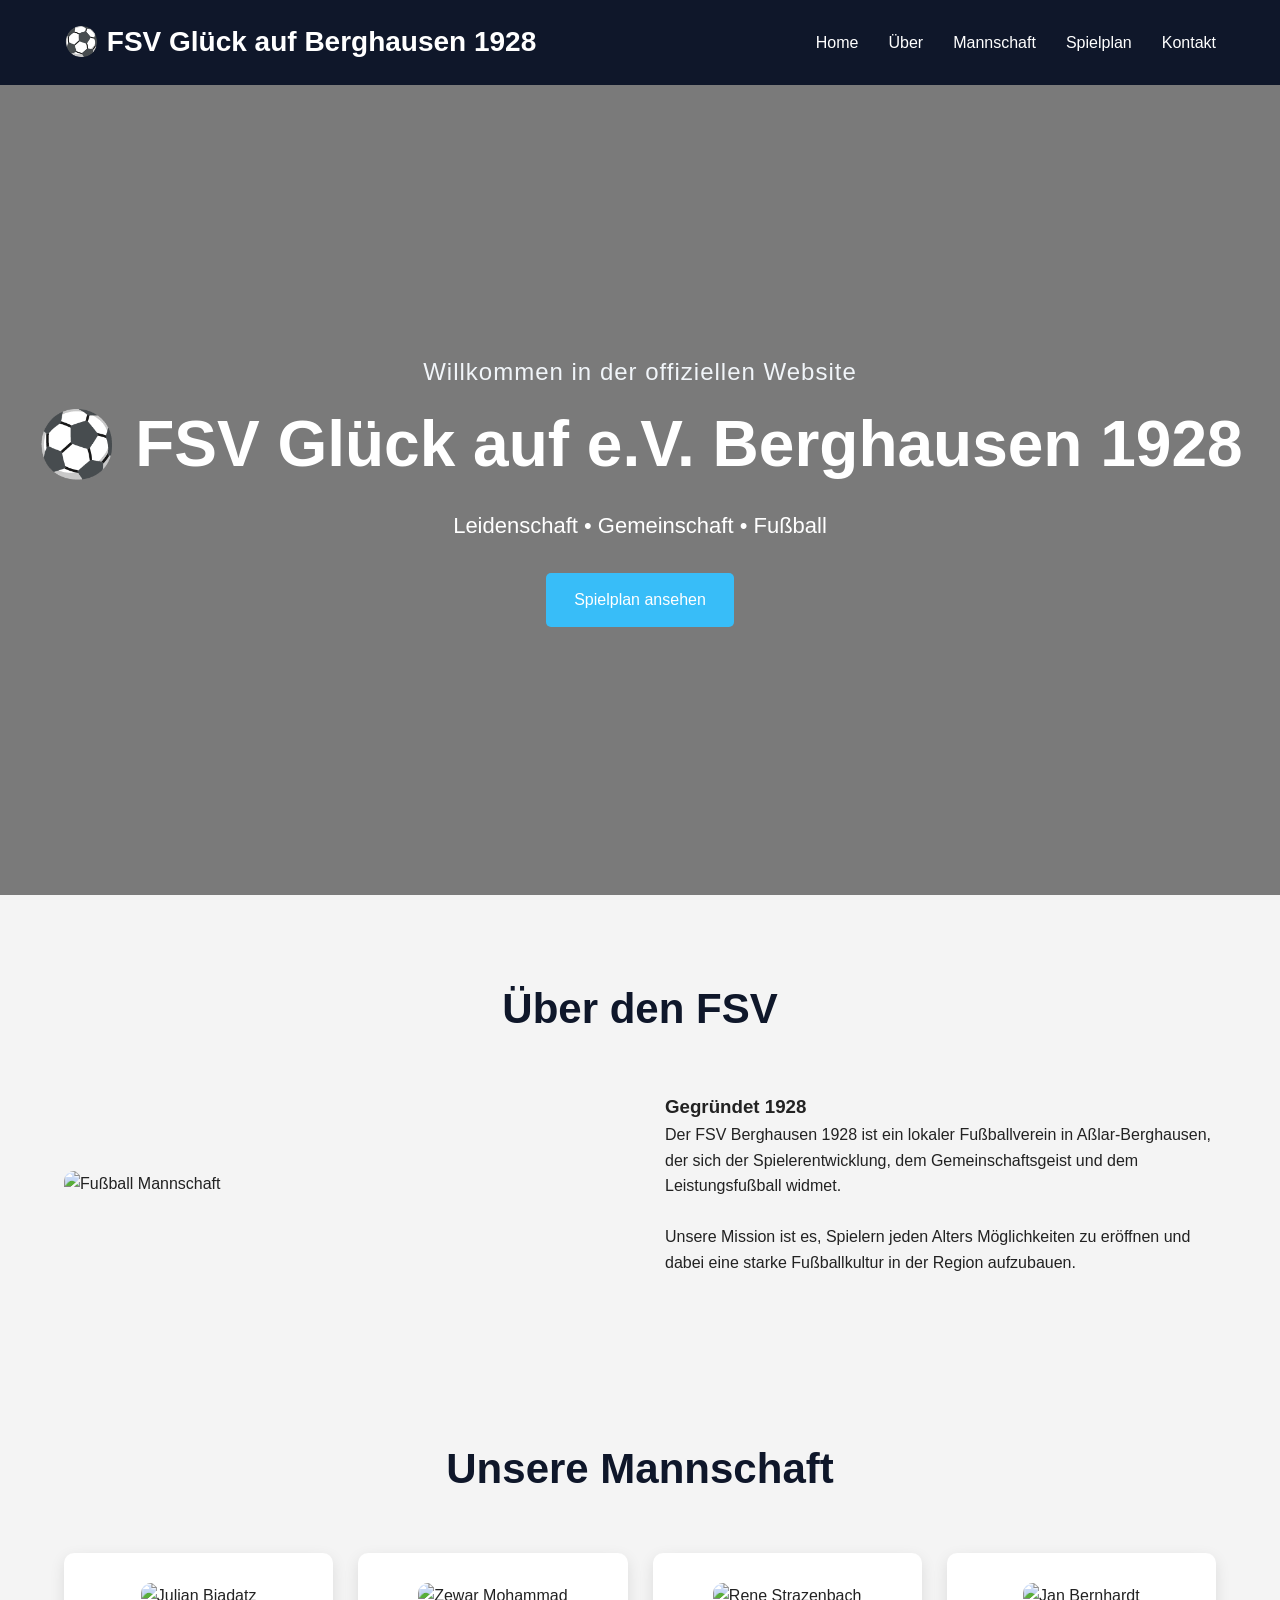
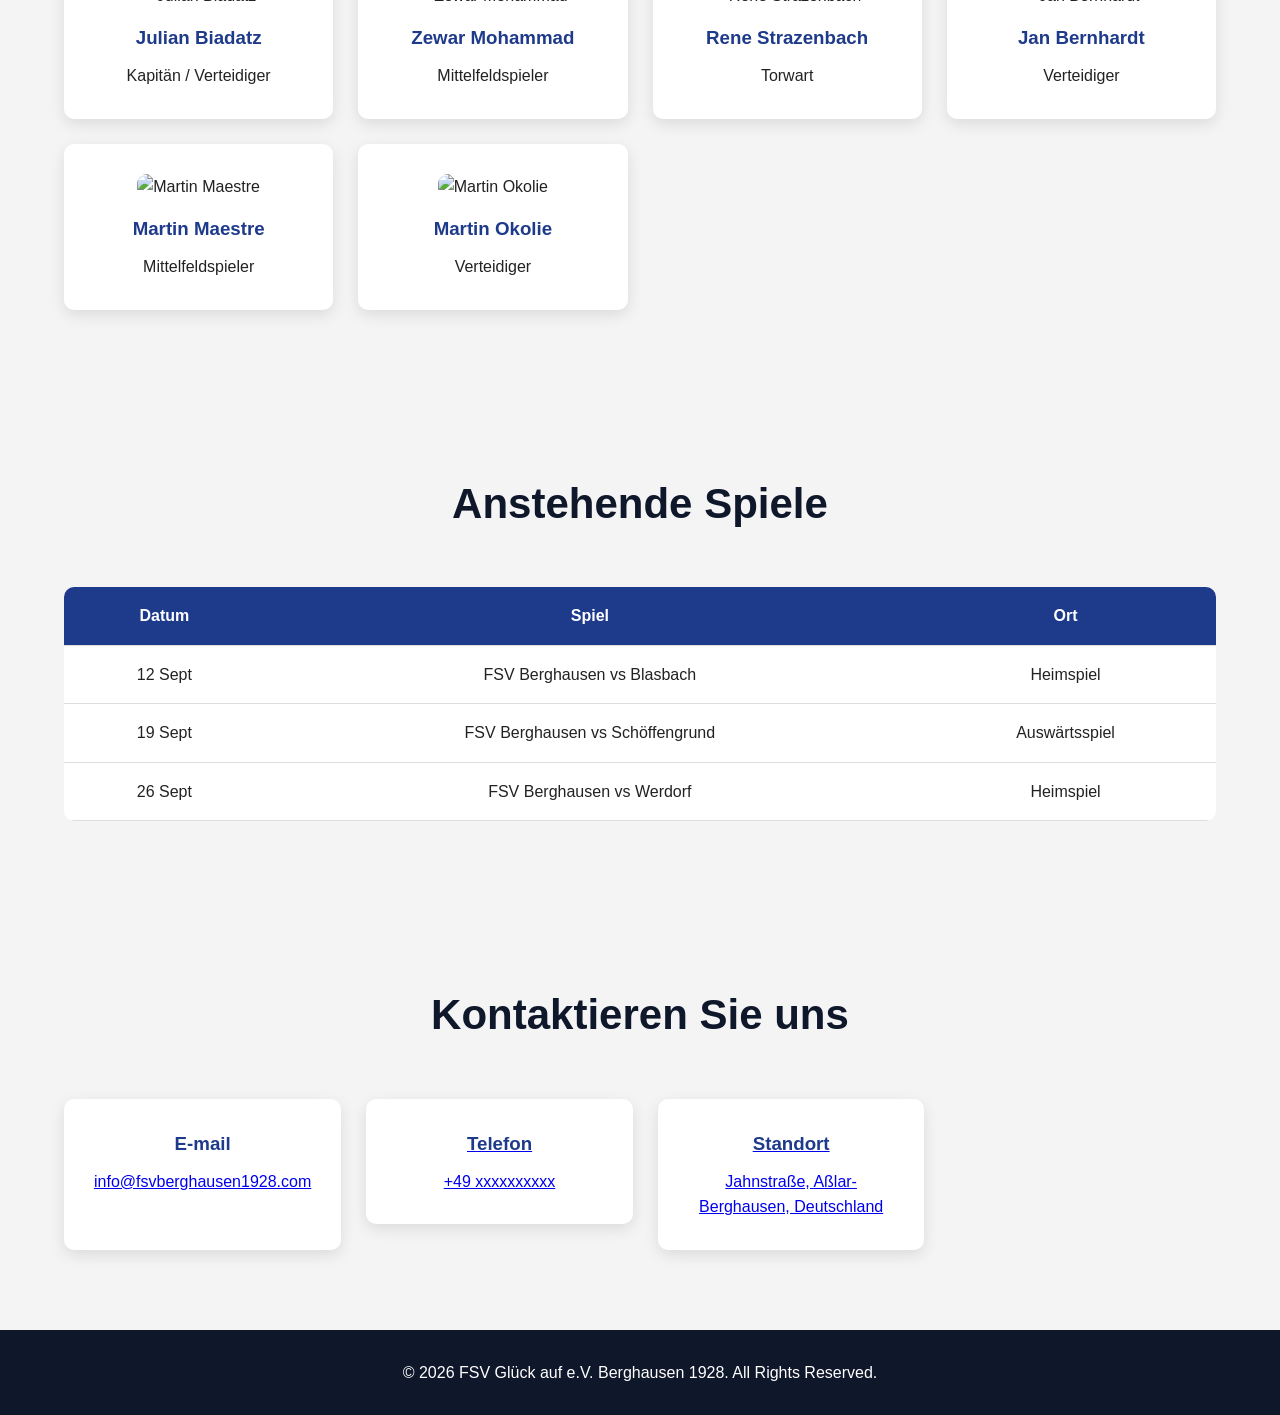
==== index.html @ 692ac58b "placing the about file in the correct folder" ====
<!DOCTYPE html>
<html lang="en">

<head>
  <meta charset="UTF-8" />
  <meta name="viewport" content="width=device-width, initial-scale=1.0" />
  <title>FSV Glück auf Berghausen 1928</title>

  <link rel="stylesheet" href="css/style.css" />
</head>

<body>

  <!-- HEADER -->
  <header>
    <nav class="navbar">
      <div class="logo">⚽ FSV Glück auf Berghausen 1928</div>

      <ul class="nav-links" id="navLinks">
        <li><a href="#home">Home</a></li>
        <li><a href="about.html">Über</a></li>
        <li><a href="#team">Mannschaft</a></li>
        <li><a href="#fixtures">Spielplan</a></li>
        <li><a href="#contact">Kontakt</a></li>
      </ul>

      <div class="menu-toggle" id="menuToggle">
        ☰
      </div>
    </nav>
  </header>

  <!-- HERO -->
  <section class="hero" id="home">
    <div class="hero-content">
  
      <h2 class="welcome-text">
        Willkommen in der offiziellen Website
      </h2>
  
      <h1>
        ⚽ FSV Glück auf e.V. Berghausen 1928
      </h1>
  
      <p>Leidenschaft • Gemeinschaft • Fußball</p>
  
      <a href="#fixtures" class="btn">
        Spielplan ansehen
      </a>
  
    </div>
  </section>

  <!-- ABOUT -->
  <section class="about section" id="about">

    <div class="container">

      <h2 class="section-title">Über den FSV</h2>

      <div class="about-content">

        <img
          src="https://images.unsplash.com/photo-1517466787929-bc90951d0974?q=80&w=1200&auto=format&fit=crop"
          alt="Fußball Mannschaft"
        />

        <div>
          <h3>Gegründet 1928</h3>

          <p>
          Der FSV Berghausen 1928 ist ein lokaler Fußballverein in Aßlar-Berghausen, der sich der Spielerentwicklung, dem Gemeinschaftsgeist und dem Leistungsfußball widmet.
          </p>

          <br>

          <p>
            Unsere Mission ist es, Spielern jeden Alters Möglichkeiten zu eröffnen und dabei eine starke Fußballkultur in der Region aufzubauen.
          </p>
        </div>

      </div>

    </div>
  </section>

  <!-- TEAM -->
  <section class="team section" id="team">

    <div class="container">

      <h2 class="section-title">Unsere Mannschaft</h2>

      <div class="card-grid">

        <div class="card">
          <img src="images/julian.jpg" alt="Julian Biadatz">
          <h3>Julian Biadatz</h3>
          <p>Kapitän / Verteidiger</p>
        </div>

        <div class="card">
          <img src="images/zewar.jpg" alt="Zewar Mohammad">
          <h3>Zewar Mohammad</h3>
          <p>Mittelfeldspieler</p>
        </div>

        <div class="card">
          <img src="images/rene.jpg" alt="Rene Strazenbach">
          <h3>Rene Strazenbach</h3>
          <p>Torwart</p>
        </div>

        <div class="card">
          <img src="images/jan.jpg" alt="Jan Bernhardt">
          <h3>Jan Bernhardt</h3>
          <p>Verteidiger</p>
        </div>

        <div class="card">
          <img src="images/martinmaestre.jpg" alt="Martin Maestre">
          <h3>Martin Maestre</h3>
          <p>Mittelfeldspieler</p>
        </div>

        <div class="card">
          <img src="images/martinokolie.jpg" alt="Martin Okolie">
          <h3>Martin Okolie</h3>
          <p>Verteidiger</p>
        </div>

      </div>

    </div>
  </section>

  <!-- FIXTURES -->
  <section class="fixtures section" id="fixtures">

    <div class="container">

      <h2 class="section-title">Anstehende Spiele</h2>

      <div class="table-wrapper">

        <table>
          <thead>
            <tr>
              <th>Datum</th>
              <th>Spiel</th>
              <th>Ort</th>
            </tr>
          </thead>

          <tbody>
            <tr>
              <td>12 Sept</td>
              <td>FSV Berghausen vs Blasbach</td>
              <td>Heimspiel</td>
            </tr>

            <tr>
              <td>19 Sept</td>
              <td>FSV Berghausen vs Schöffengrund</td>
              <td>Auswärtsspiel</td>
            </tr>

            <tr>
              <td>26 Sept</td>
              <td>FSV Berghausen vs Werdorf</td>
              <td>Heimspiel</td>
            </tr>
          </tbody>
        </table>

      </div>

    </div>
  </section>

  <!-- CONTACT -->
  <section class="contact section" id="contact">

    <div class="container">

      <h2 class="section-title">Kontaktieren Sie uns</h2>

      <div class="card-grid">

        <div class="card">
          <h3>E-mail</h3>
          <a href="mailto:info@fsvberghausen1928.com?subject=Kontaktaufnahme">
          <p>info@fsvberghausen1928.com</p>
        </div>

        <div class="card">
          <h3>Telefon</h3>
          <p>+49 xxxxxxxxxx</p>
        </div>

        <div class="card">
          <h3>Standort</h3>
          <p>
            <a 
              href="https://www.google.com/maps/place/FSV+1928+Gl%C3%BCck+auf+Berge+Asslar-Berghausen/@50.5913901,8.413628,17z/data=!4m15!1m8!3m7!1s0x47bc44490e8715c1:0x9861c0e81a33cf10!2zSmFobnN0cmHDn2UsIDM1NjE0IEHDn2xhcg!3b1!8m2!3d50.5955107!4d8.4163424!16s%2Fg%2F1tdx37dh!3m5!1s0x47bc455e98636171:0xd81c02498e53b0dd!8m2!3d50.5894721!4d8.4120844!16s%2Fg%2F11fkz0n5jb?entry=ttu&g_ep=EgoyMDI2MDUyMC4wIKXMDSoASAFQAw%3D%3D"
              target="_blank"
            >
              Jahnstraße, Aßlar-Berghausen, Deutschland
            </a>
          </p>
        </div>

      </div>

    </div>
  </section>

  <!-- FOOTER -->
  <footer>
    <p>© 2026 FSV Glück auf e.V. Berghausen 1928. All Rights Reserved.</p>
  </footer>

  <script src="js/script.js"></script>
</body>

</html>
---- css/style.css ----
* {
    margin: 0;
    padding: 0;
    box-sizing: border-box;
  }
  
  body {
    font-family: Arial, Helvetica, sans-serif;
    background: #f4f4f4;
    color: #222;
    line-height: 1.6;
  }
  
  .container {
    width: 90%;
    max-width: 1200px;
    margin: auto;
  }
  
  .section {
    padding: 80px 0;
  }
  
  .section-title {
    text-align: center;
    font-size: 42px;
    margin-bottom: 50px;
    color: #0f172a;
  }
  
  /* HEADER */
  
  header {
    background: #0f172a;
    position: sticky;
    top: 0;
    z-index: 1000;
  }
  
  .navbar {
    width: 90%;
    max-width: 1200px;
    margin: auto;
  
    display: flex;
    justify-content: space-between;
    align-items: center;
  
    padding: 20px 0;
  }
  
  .logo {
    color: white;
    font-size: 28px;
    font-weight: bold;
  }
  
  .nav-links {
    display: flex;
    list-style: none;
    gap: 30px;
  }
  
  .nav-links a {
    text-decoration: none;
    color: white;
    transition: 0.3s;
  }
  
  .nav-links a:hover {
    color: #38bdf8;
  }
  
  .menu-toggle {
    display: none;
    color: white;
    font-size: 28px;
    cursor: pointer;
  }

  .welcome-text {
    font-size: 24px;
    font-weight: 400;
    margin-bottom: 15px;
    color: #f1f5f9;
    letter-spacing: 1px;
  }
  
  /* HERO */
  
  .hero {
    height: 90vh;
  
    background:
      linear-gradient(rgba(0,0,0,0.5), rgba(0,0,0,0.5)),
      url('https://images.unsplash.com/photo-1574629810360-7efbbe195018?q=80&w=1600&auto=format&fit=crop')
      center/cover no-repeat;
  
    display: flex;
    justify-content: center;
    align-items: center;
  
    text-align: center;
    color: white;
  }
  
  .hero-content h1 {
    font-size: 64px;
    margin-bottom: 25px;
    line-height: 1.2;
  }
  
  .hero-content p {
    font-size: 22px;
    margin-bottom: 30px;
  }
  
  .btn {
    display: inline-block;
    padding: 14px 28px;
    background: #38bdf8;
    color: white;
    text-decoration: none;
    border-radius: 5px;
    transition: 0.3s;
  }
  
  .btn:hover {
    background: #0ea5e9;
  }
  
  /* ABOUT */
  
  .about-content {
    display: grid;
    grid-template-columns: 1fr 1fr;
    gap: 50px;
    align-items: center;
  }
  
  .about-content img {
    width: 100%;
    border-radius: 10px;
  }
  
  /* CARDS */
  
  .card-grid {
    display: grid;
    grid-template-columns: repeat(4, 1fr);
    gap: 25px;
  }
  
  .card {
    background: white;
    padding: 30px;
    border-radius: 10px;
    text-align: center;
    box-shadow: 0 5px 15px rgba(0,0,0,0.1);
    transition: 0.3s;
  }
  .card img {
    width: 100%;
    height: 250px;
    object-fit: cover;
    border-radius: 10px;
    margin-bottom: 15px;
  }

  .card:hover {
    transform: translateY(-5px);
  }
  
  .card h3 {
    margin-bottom: 10px;
    color: #1e3a8a;
  }
  
  /* TABLE */
  
  .table-wrapper {
    overflow-x: auto;
  }
  
  table {
    width: 100%;
    border-collapse: collapse;
    background: white;
    border-radius: 10px;
    overflow: hidden;
  }
  
  th, td {
    padding: 16px;
    text-align: center;
    border-bottom: 1px solid #ddd;
  }
  
  th {
    background: #1e3a8a;
    color: white;
  }
  
  /* FOOTER */
  
  footer {
    background: #0f172a;
    color: white;
    text-align: center;
    padding: 30px;
  }
  
  /* TABLET */
  
  @media (max-width: 992px) {
  
    .card-grid {
      grid-template-columns: repeat(2, 1fr);
    }
  
    .about-content {
      grid-template-columns: 1fr;
    }
  
    .hero-content h1 {
      font-size: 48px;
    }
  }
  
  /* MOBILE */
  
  @media (max-width: 768px) {
  
    .menu-toggle {
      display: block;
    }
  
    .nav-links {
      position: absolute;
      top: 80px;
      left: 0;
  
      width: 100%;
      background: #0f172a;
  
      flex-direction: column;
      text-align: center;
  
      padding: 20px 0;
  
      display: none;
    }
  
    .nav-links.active {
      display: flex;
    }
  
    .card-grid {
      grid-template-columns: 1fr;
    }
  
    .welcome-text {
      font-size: 18px;
    }
    
    .hero-content h1 {
      font-size: 38px;
    }
  
    .hero-content p {
      font-size: 18px;
    }
  
    .section-title {
      font-size: 32px;
    }
  }
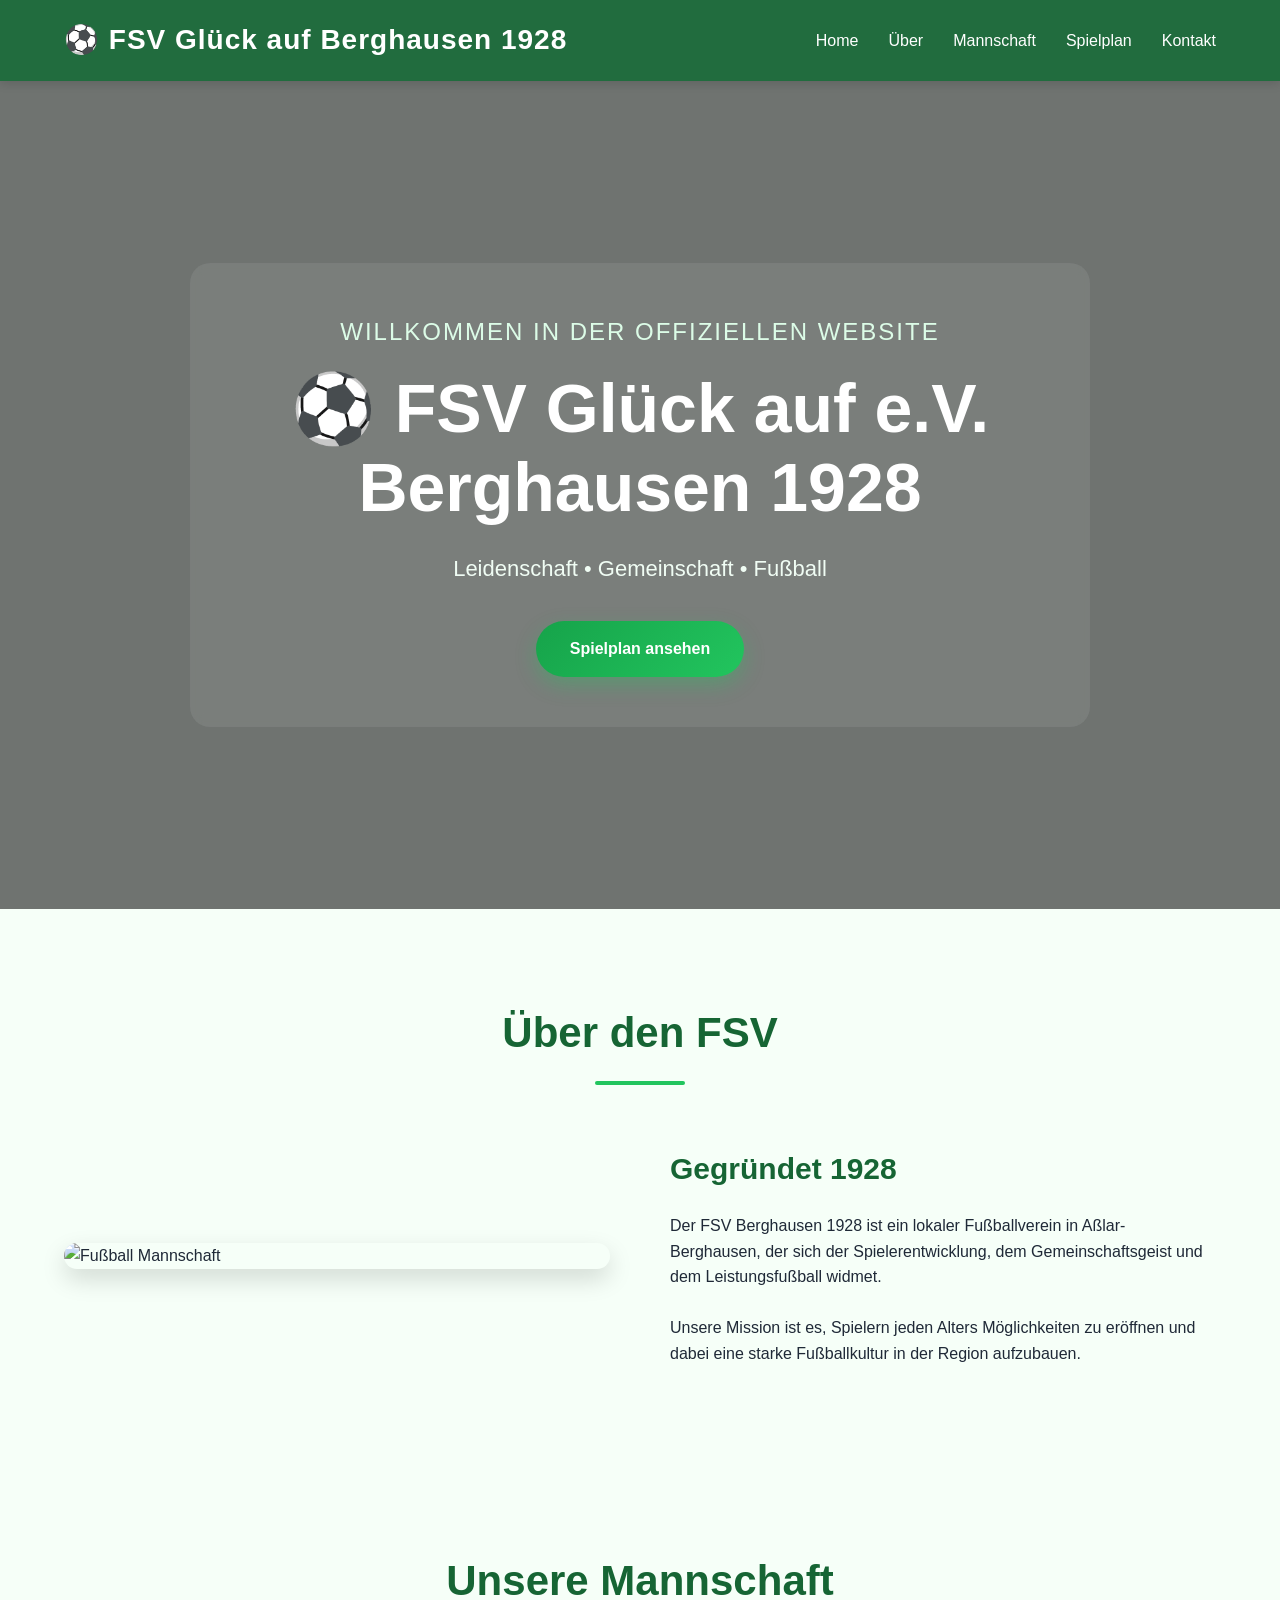
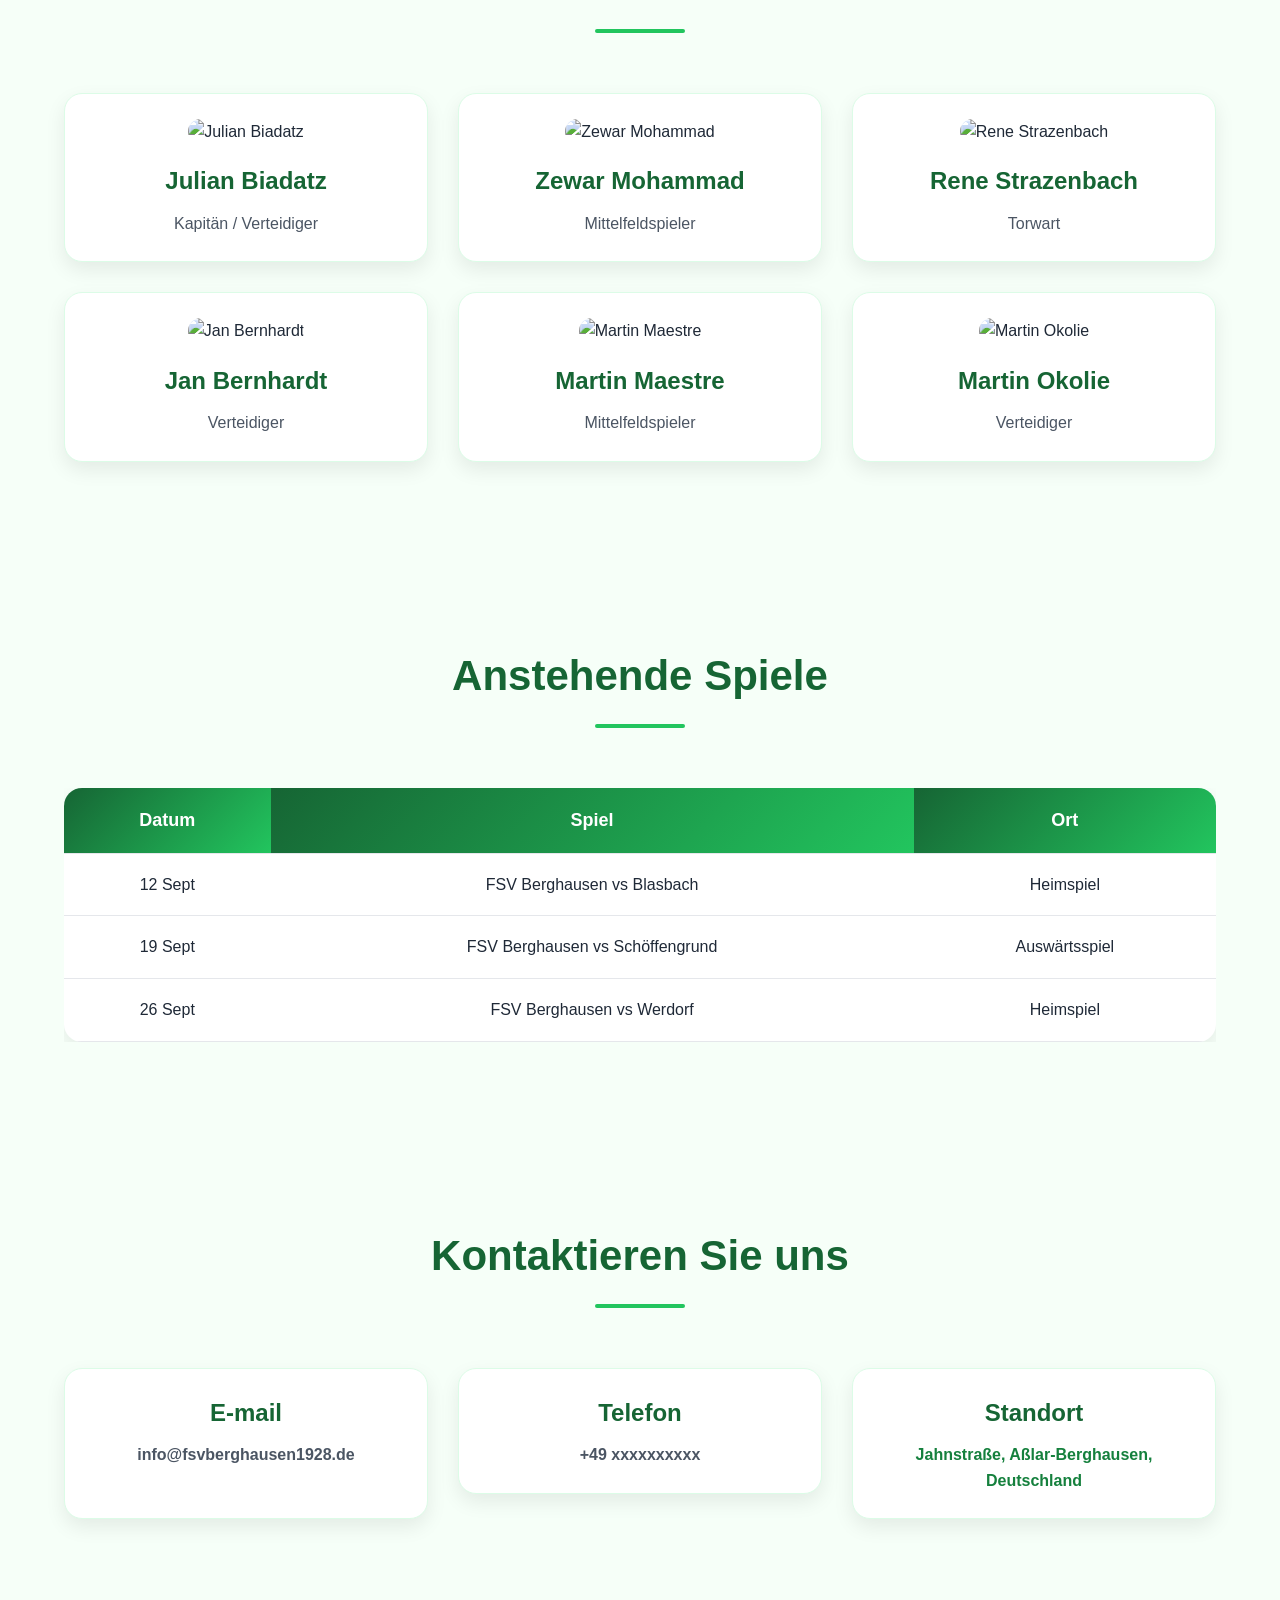
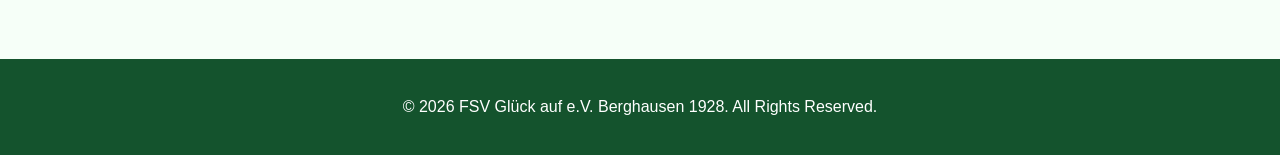
==== commit 5209c6ec: "replacing the style of the website to green" ====
--- a/index.html
+++ b/index.html
@@ -190,7 +190,7 @@
         <div class="card">
           <h3>E-mail</h3>
           <a href="mailto:info@fsvberghausen1928.com?subject=Kontaktaufnahme">
-          <p>info@fsvberghausen1928.com</p>
+          <p>info@fsvberghausen1928.de</p>
         </div>
 
         <div class="card">
--- a/css/style.css
+++ b/css/style.css
@@ -1,277 +1,358 @@
 * {
-    margin: 0;
-    padding: 0;
-    box-sizing: border-box;
-  }
-  
-  body {
-    font-family: Arial, Helvetica, sans-serif;
-    background: #f4f4f4;
-    color: #222;
-    line-height: 1.6;
-  }
-  
-  .container {
-    width: 90%;
-    max-width: 1200px;
-    margin: auto;
-  }
-  
-  .section {
-    padding: 80px 0;
-  }
-  
+  margin: 0;
+  padding: 0;
+  box-sizing: border-box;
+}
+
+body {
+  font-family: Arial, Helvetica, sans-serif;
+  background: #f6fff8;
+  color: #1f2937;
+  line-height: 1.6;
+}
+
+/* GLOBAL */
+
+.container {
+  width: 90%;
+  max-width: 1200px;
+  margin: auto;
+}
+
+.section {
+  padding: 90px 0;
+}
+
+.section-title {
+  text-align: center;
+  font-size: 42px;
+  margin-bottom: 60px;
+  color: #166534;
+  position: relative;
+}
+
+.section-title::after {
+  content: "";
+  width: 90px;
+  height: 4px;
+  background: #22c55e;
+  display: block;
+  margin: 15px auto 0;
+  border-radius: 20px;
+}
+
+/* HEADER */
+
+header {
+  background: rgba(22, 101, 52, 0.95);
+  backdrop-filter: blur(10px);
+  position: sticky;
+  top: 0;
+  z-index: 1000;
+  box-shadow: 0 2px 10px rgba(0,0,0,0.15);
+}
+
+.navbar {
+  width: 90%;
+  max-width: 1200px;
+  margin: auto;
+
+  display: flex;
+  justify-content: space-between;
+  align-items: center;
+
+  padding: 18px 0;
+}
+
+.logo {
+  color: white;
+  font-size: 28px;
+  font-weight: bold;
+  letter-spacing: 1px;
+}
+
+.nav-links {
+  display: flex;
+  list-style: none;
+  gap: 30px;
+}
+
+.nav-links a {
+  text-decoration: none;
+  color: white;
+  font-weight: 500;
+  transition: 0.3s;
+  position: relative;
+}
+
+.nav-links a::after {
+  content: "";
+  width: 0%;
+  height: 2px;
+  background: white;
+  position: absolute;
+  bottom: -5px;
+  left: 0;
+  transition: 0.3s;
+}
+
+.nav-links a:hover::after {
+  width: 100%;
+}
+
+.menu-toggle {
+  display: none;
+  color: white;
+  font-size: 30px;
+  cursor: pointer;
+}
+
+/* HERO */
+
+.hero {
+  min-height: 92vh;
+
+  background:
+    linear-gradient(rgba(0,0,0,0.55), rgba(0,0,0,0.55)),
+    url('https://images.unsplash.com/photo-1574629810360-7efbbe195018?q=80&w=1600&auto=format&fit=crop')
+    center/cover no-repeat;
+
+  display: flex;
+  justify-content: center;
+  align-items: center;
+
+  text-align: center;
+  color: white;
+}
+
+.hero-content {
+  background: rgba(255,255,255,0.08);
+  padding: 50px;
+  border-radius: 20px;
+  backdrop-filter: blur(6px);
+  max-width: 900px;
+}
+
+.welcome-text {
+  font-size: 24px;
+  font-weight: 300;
+  margin-bottom: 18px;
+  color: #dcfce7;
+  letter-spacing: 2px;
+  text-transform: uppercase;
+}
+
+.hero-content h1 {
+  font-size: 68px;
+  margin-bottom: 25px;
+  line-height: 1.15;
+  font-weight: 800;
+}
+
+.hero-content p {
+  font-size: 22px;
+  margin-bottom: 35px;
+  color: #f0fdf4;
+}
+
+.btn {
+  display: inline-block;
+  padding: 15px 34px;
+  background: linear-gradient(135deg, #16a34a, #22c55e);
+  color: white;
+  text-decoration: none;
+  border-radius: 50px;
+  transition: 0.3s;
+  font-weight: bold;
+  box-shadow: 0 8px 20px rgba(34,197,94,0.35);
+}
+
+.btn:hover {
+  transform: translateY(-3px);
+  box-shadow: 0 12px 25px rgba(34,197,94,0.45);
+}
+
+/* ABOUT */
+
+.about-content {
+  display: grid;
+  grid-template-columns: 1fr 1fr;
+  gap: 60px;
+  align-items: center;
+}
+
+.about-content img {
+  width: 100%;
+  border-radius: 18px;
+  box-shadow: 0 10px 25px rgba(0,0,0,0.15);
+}
+
+.about-content h3 {
+  color: #166534;
+  margin-bottom: 20px;
+  font-size: 30px;
+}
+
+/* TEAM CARDS */
+
+.card-grid {
+  display: grid;
+  grid-template-columns: repeat(3, 1fr);
+  gap: 30px;
+}
+
+.card {
+  background: white;
+  padding: 25px;
+  border-radius: 18px;
+  text-align: center;
+  box-shadow: 0 8px 20px rgba(0,0,0,0.08);
+  transition: 0.35s;
+  border: 1px solid #dcfce7;
+}
+
+.card:hover {
+  transform: translateY(-8px);
+  box-shadow: 0 15px 35px rgba(22,101,52,0.18);
+}
+
+.card img {
+  width: 100%;
+  height: 280px;
+  object-fit: cover;
+  border-radius: 14px;
+  margin-bottom: 18px;
+}
+
+.card h3 {
+  margin-bottom: 10px;
+  color: #166534;
+  font-size: 24px;
+}
+
+.card p {
+  color: #4b5563;
+}
+
+/* TABLE */
+
+.table-wrapper {
+  overflow-x: auto;
+}
+
+table {
+  width: 100%;
+  border-collapse: collapse;
+  background: white;
+  border-radius: 18px;
+  overflow: hidden;
+  box-shadow: 0 8px 20px rgba(0,0,0,0.08);
+}
+
+th, td {
+  padding: 18px;
+  text-align: center;
+  border-bottom: 1px solid #e5e7eb;
+}
+
+th {
+  background: linear-gradient(135deg, #166534, #22c55e);
+  color: white;
+  font-size: 18px;
+}
+
+tr:hover {
+  background: #f0fdf4;
+}
+
+/* CONTACT LINKS */
+
+.contact a {
+  color: #15803d;
+  text-decoration: none;
+  font-weight: 600;
+}
+
+.contact a:hover {
+  text-decoration: underline;
+}
+
+/* FOOTER */
+
+footer {
+  background: #14532d;
+  color: white;
+  text-align: center;
+  padding: 35px;
+  margin-top: 50px;
+}
+
+/* TABLET */
+
+@media (max-width: 992px) {
+
+  .card-grid {
+    grid-template-columns: repeat(2, 1fr);
+  }
+
+  .about-content {
+    grid-template-columns: 1fr;
+  }
+
+  .hero-content h1 {
+    font-size: 52px;
+  }
+}
+
+/* MOBILE */
+
+@media (max-width: 768px) {
+
+  .menu-toggle {
+    display: block;
+  }
+
+  .nav-links {
+    position: absolute;
+    top: 80px;
+    left: 0;
+
+    width: 100%;
+    background: #166534;
+
+    flex-direction: column;
+    text-align: center;
+
+    padding: 25px 0;
+
+    display: none;
+  }
+
+  .nav-links.active {
+    display: flex;
+  }
+
+  .card-grid {
+    grid-template-columns: 1fr;
+  }
+
+  .welcome-text {
+    font-size: 18px;
+  }
+
+  .hero-content {
+    padding: 35px 20px;
+  }
+
+  .hero-content h1 {
+    font-size: 40px;
+  }
+
+  .hero-content p {
+    font-size: 18px;
+  }
+
   .section-title {
-    text-align: center;
-    font-size: 42px;
-    margin-bottom: 50px;
-    color: #0f172a;
-  }
-  
-  /* HEADER */
-  
-  header {
-    background: #0f172a;
-    position: sticky;
-    top: 0;
-    z-index: 1000;
-  }
-  
-  .navbar {
-    width: 90%;
-    max-width: 1200px;
-    margin: auto;
-  
-    display: flex;
-    justify-content: space-between;
-    align-items: center;
-  
-    padding: 20px 0;
-  }
-  
-  .logo {
-    color: white;
-    font-size: 28px;
-    font-weight: bold;
-  }
-  
-  .nav-links {
-    display: flex;
-    list-style: none;
-    gap: 30px;
-  }
-  
-  .nav-links a {
-    text-decoration: none;
-    color: white;
-    transition: 0.3s;
-  }
-  
-  .nav-links a:hover {
-    color: #38bdf8;
-  }
-  
-  .menu-toggle {
-    display: none;
-    color: white;
-    font-size: 28px;
-    cursor: pointer;
-  }
-
-  .welcome-text {
-    font-size: 24px;
-    font-weight: 400;
-    margin-bottom: 15px;
-    color: #f1f5f9;
-    letter-spacing: 1px;
-  }
-  
-  /* HERO */
-  
-  .hero {
-    height: 90vh;
-  
-    background:
-      linear-gradient(rgba(0,0,0,0.5), rgba(0,0,0,0.5)),
-      url('https://images.unsplash.com/photo-1574629810360-7efbbe195018?q=80&w=1600&auto=format&fit=crop')
-      center/cover no-repeat;
-  
-    display: flex;
-    justify-content: center;
-    align-items: center;
-  
-    text-align: center;
-    color: white;
-  }
-  
-  .hero-content h1 {
-    font-size: 64px;
-    margin-bottom: 25px;
-    line-height: 1.2;
-  }
-  
-  .hero-content p {
-    font-size: 22px;
-    margin-bottom: 30px;
-  }
-  
-  .btn {
-    display: inline-block;
-    padding: 14px 28px;
-    background: #38bdf8;
-    color: white;
-    text-decoration: none;
-    border-radius: 5px;
-    transition: 0.3s;
-  }
-  
-  .btn:hover {
-    background: #0ea5e9;
-  }
-  
-  /* ABOUT */
-  
-  .about-content {
-    display: grid;
-    grid-template-columns: 1fr 1fr;
-    gap: 50px;
-    align-items: center;
-  }
-  
-  .about-content img {
-    width: 100%;
-    border-radius: 10px;
-  }
-  
-  /* CARDS */
-  
-  .card-grid {
-    display: grid;
-    grid-template-columns: repeat(4, 1fr);
-    gap: 25px;
-  }
-  
-  .card {
-    background: white;
-    padding: 30px;
-    border-radius: 10px;
-    text-align: center;
-    box-shadow: 0 5px 15px rgba(0,0,0,0.1);
-    transition: 0.3s;
-  }
-  .card img {
-    width: 100%;
-    height: 250px;
-    object-fit: cover;
-    border-radius: 10px;
-    margin-bottom: 15px;
-  }
-
-  .card:hover {
-    transform: translateY(-5px);
-  }
-  
-  .card h3 {
-    margin-bottom: 10px;
-    color: #1e3a8a;
-  }
-  
-  /* TABLE */
-  
-  .table-wrapper {
-    overflow-x: auto;
-  }
-  
-  table {
-    width: 100%;
-    border-collapse: collapse;
-    background: white;
-    border-radius: 10px;
-    overflow: hidden;
-  }
-  
-  th, td {
-    padding: 16px;
-    text-align: center;
-    border-bottom: 1px solid #ddd;
-  }
-  
-  th {
-    background: #1e3a8a;
-    color: white;
-  }
-  
-  /* FOOTER */
-  
-  footer {
-    background: #0f172a;
-    color: white;
-    text-align: center;
-    padding: 30px;
-  }
-  
-  /* TABLET */
-  
-  @media (max-width: 992px) {
-  
-    .card-grid {
-      grid-template-columns: repeat(2, 1fr);
-    }
-  
-    .about-content {
-      grid-template-columns: 1fr;
-    }
-  
-    .hero-content h1 {
-      font-size: 48px;
-    }
-  }
-  
-  /* MOBILE */
-  
-  @media (max-width: 768px) {
-  
-    .menu-toggle {
-      display: block;
-    }
-  
-    .nav-links {
-      position: absolute;
-      top: 80px;
-      left: 0;
-  
-      width: 100%;
-      background: #0f172a;
-  
-      flex-direction: column;
-      text-align: center;
-  
-      padding: 20px 0;
-  
-      display: none;
-    }
-  
-    .nav-links.active {
-      display: flex;
-    }
-  
-    .card-grid {
-      grid-template-columns: 1fr;
-    }
-  
-    .welcome-text {
-      font-size: 18px;
-    }
-    
-    .hero-content h1 {
-      font-size: 38px;
-    }
-  
-    .hero-content p {
-      font-size: 18px;
-    }
-  
-    .section-title {
-      font-size: 32px;
-    }
-  }+    font-size: 34px;
+  }
+}
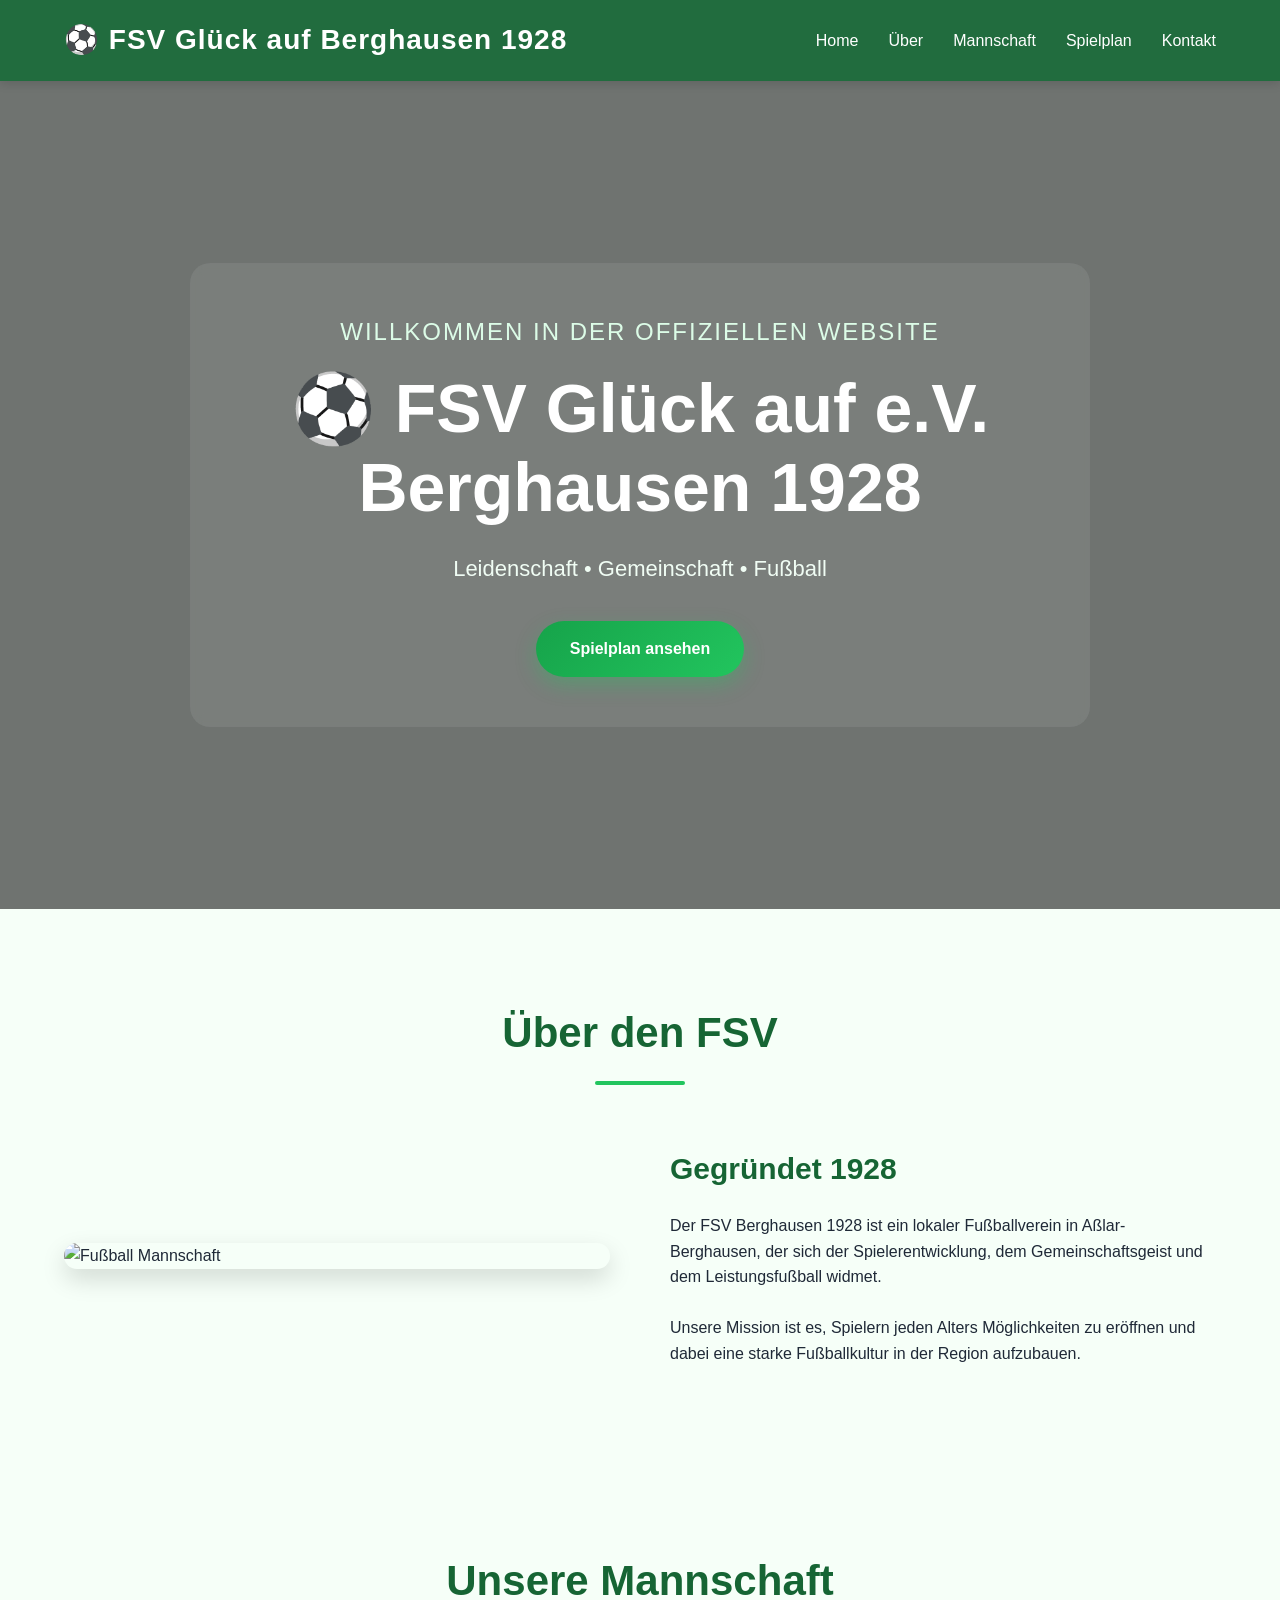
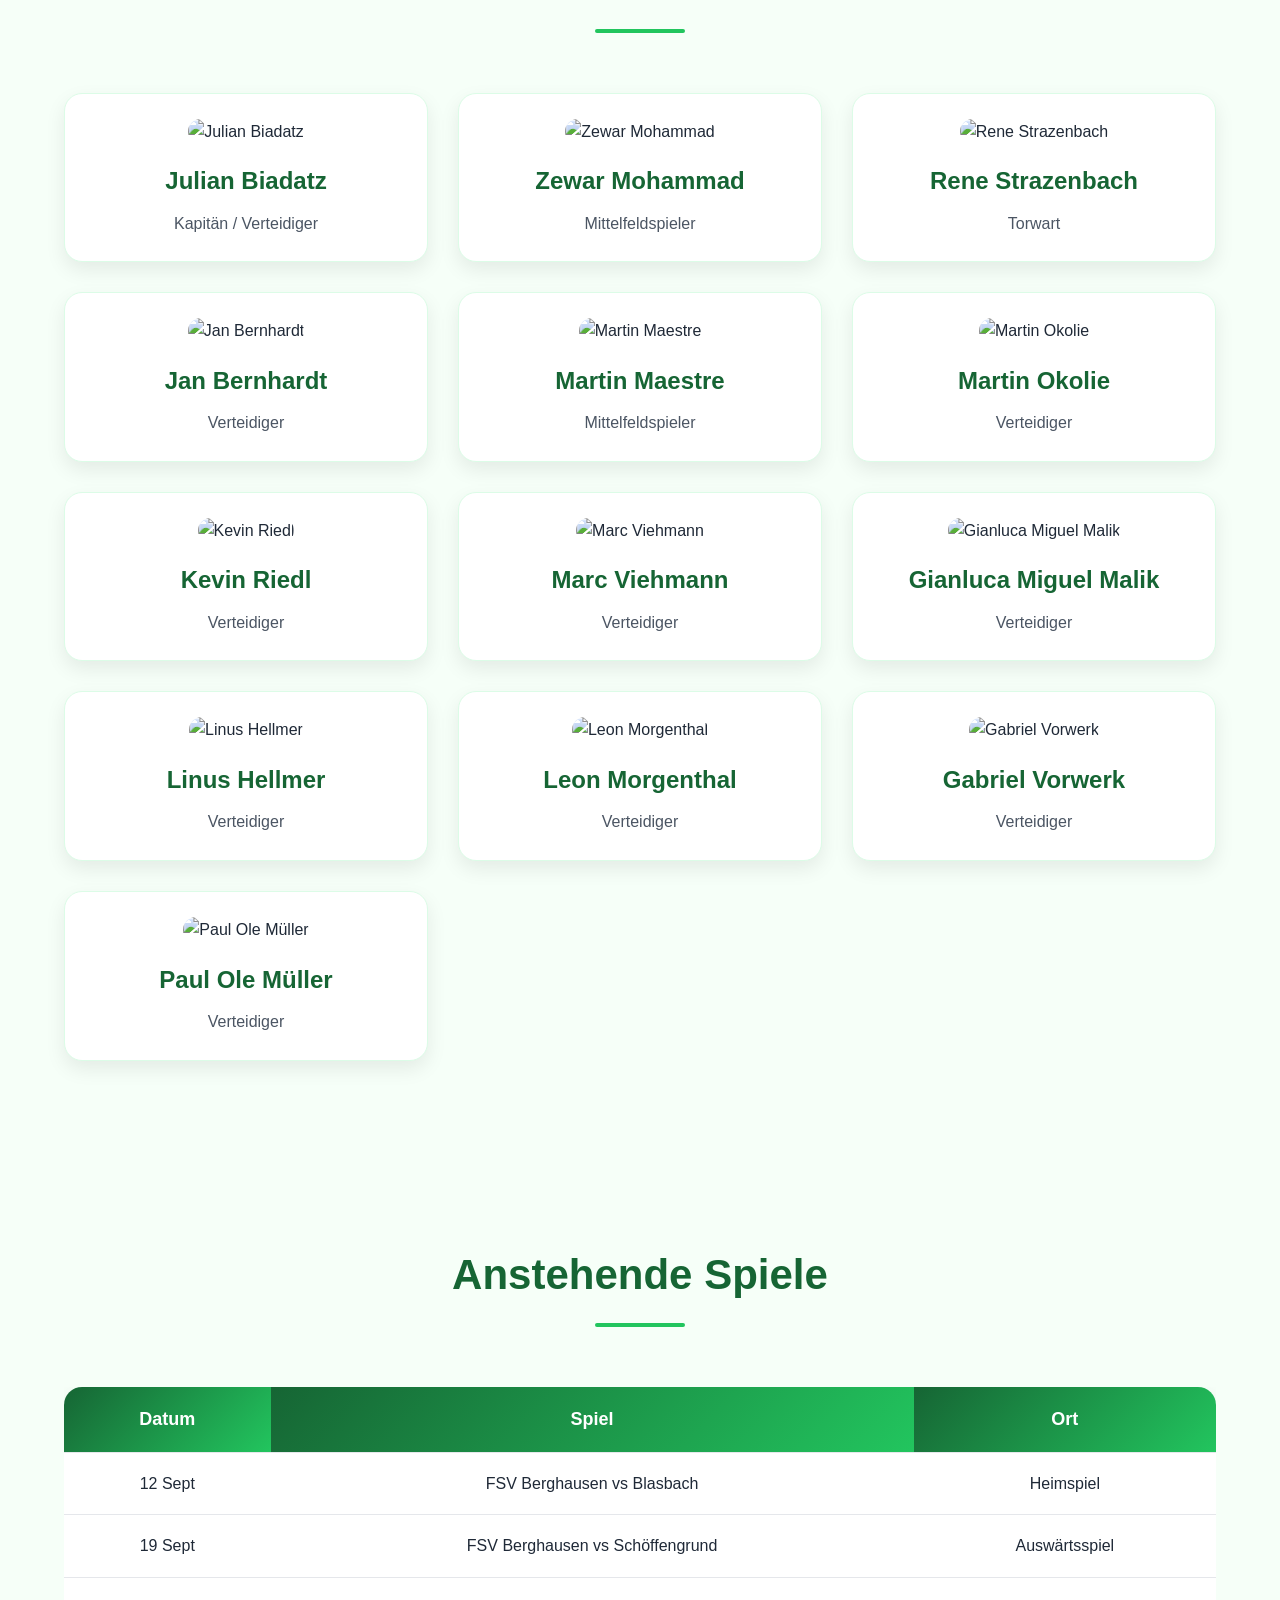
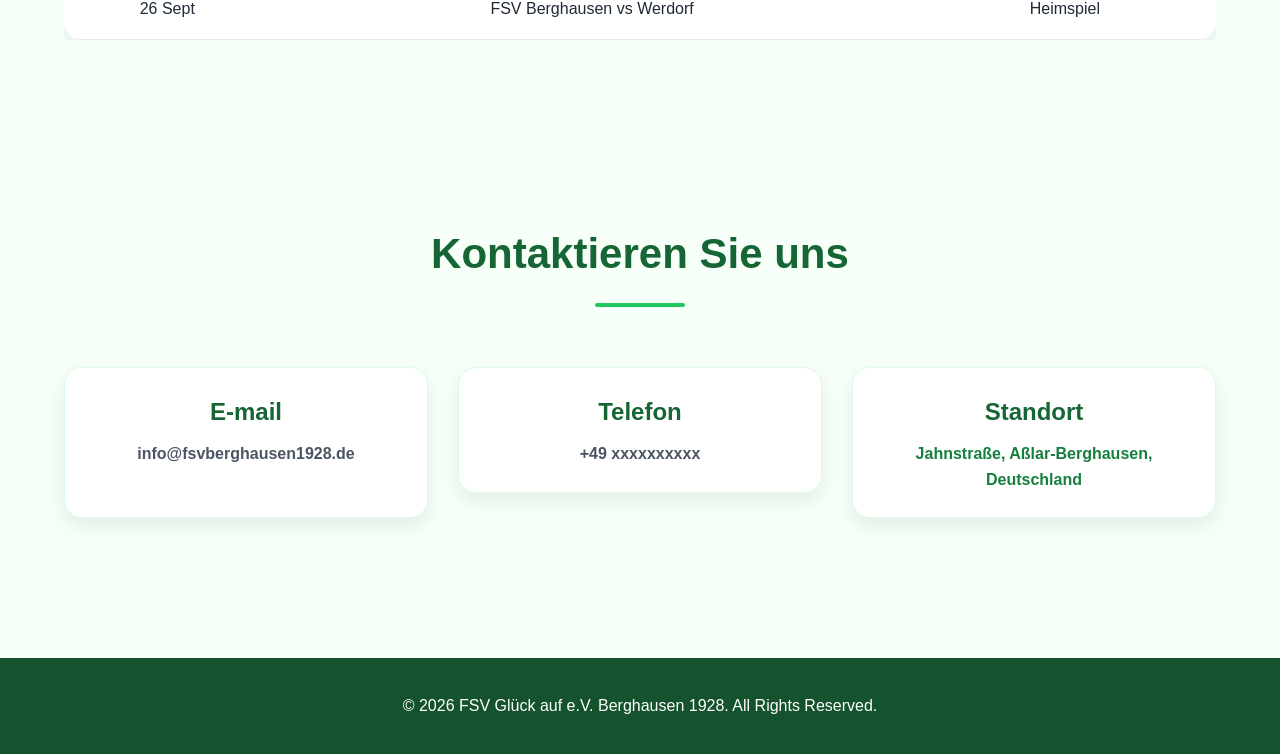
==== commit 0491f872: "adding new players" ====
--- a/index.html
+++ b/index.html
@@ -128,6 +128,50 @@
           <h3>Martin Okolie</h3>
           <p>Verteidiger</p>
         </div>
+
+        <div class="card">
+          <img src="images/kevin.jpg" alt="Kevin Riedl">
+          <h3>Kevin Riedl</h3>
+          <p>Verteidiger</p>
+        </div>
+
+        <div class="card">
+          <img src="images/marc.jpg" alt="Marc Viehmann">
+          <h3>Marc Viehmann</h3>
+          <p>Verteidiger</p>
+        </div>
+
+        <div class="card">
+          <img src="images/luca.jpg" alt="Gianluca Miguel Malik">
+          <h3>Gianluca Miguel Malik</h3>
+          <p>Verteidiger</p>
+        </div>
+
+        <div class="card">
+          <img src="images/linus.jpg" alt="Linus Hellmer">
+          <h3>Linus Hellmer</h3>
+          <p>Verteidiger</p>
+        </div>
+
+
+        <div class="card">
+          <img src="images/leon.jpg" alt="Leon Morgenthal">
+          <h3>Leon Morgenthal</h3>
+          <p>Verteidiger</p>
+        </div>
+
+        <div class="card">
+          <img src="images/gabriel.jpg" alt="Gabriel Vorwerk">
+          <h3>Gabriel Vorwerk</h3>
+          <p>Verteidiger</p>
+        </div>
+
+        <div class="card">
+          <img src="images/paul.jpg" alt="Paul Ole Müller">
+          <h3>Paul Ole Müller</h3>
+          <p>Verteidiger</p>
+        </div>
+        
 
       </div>
 
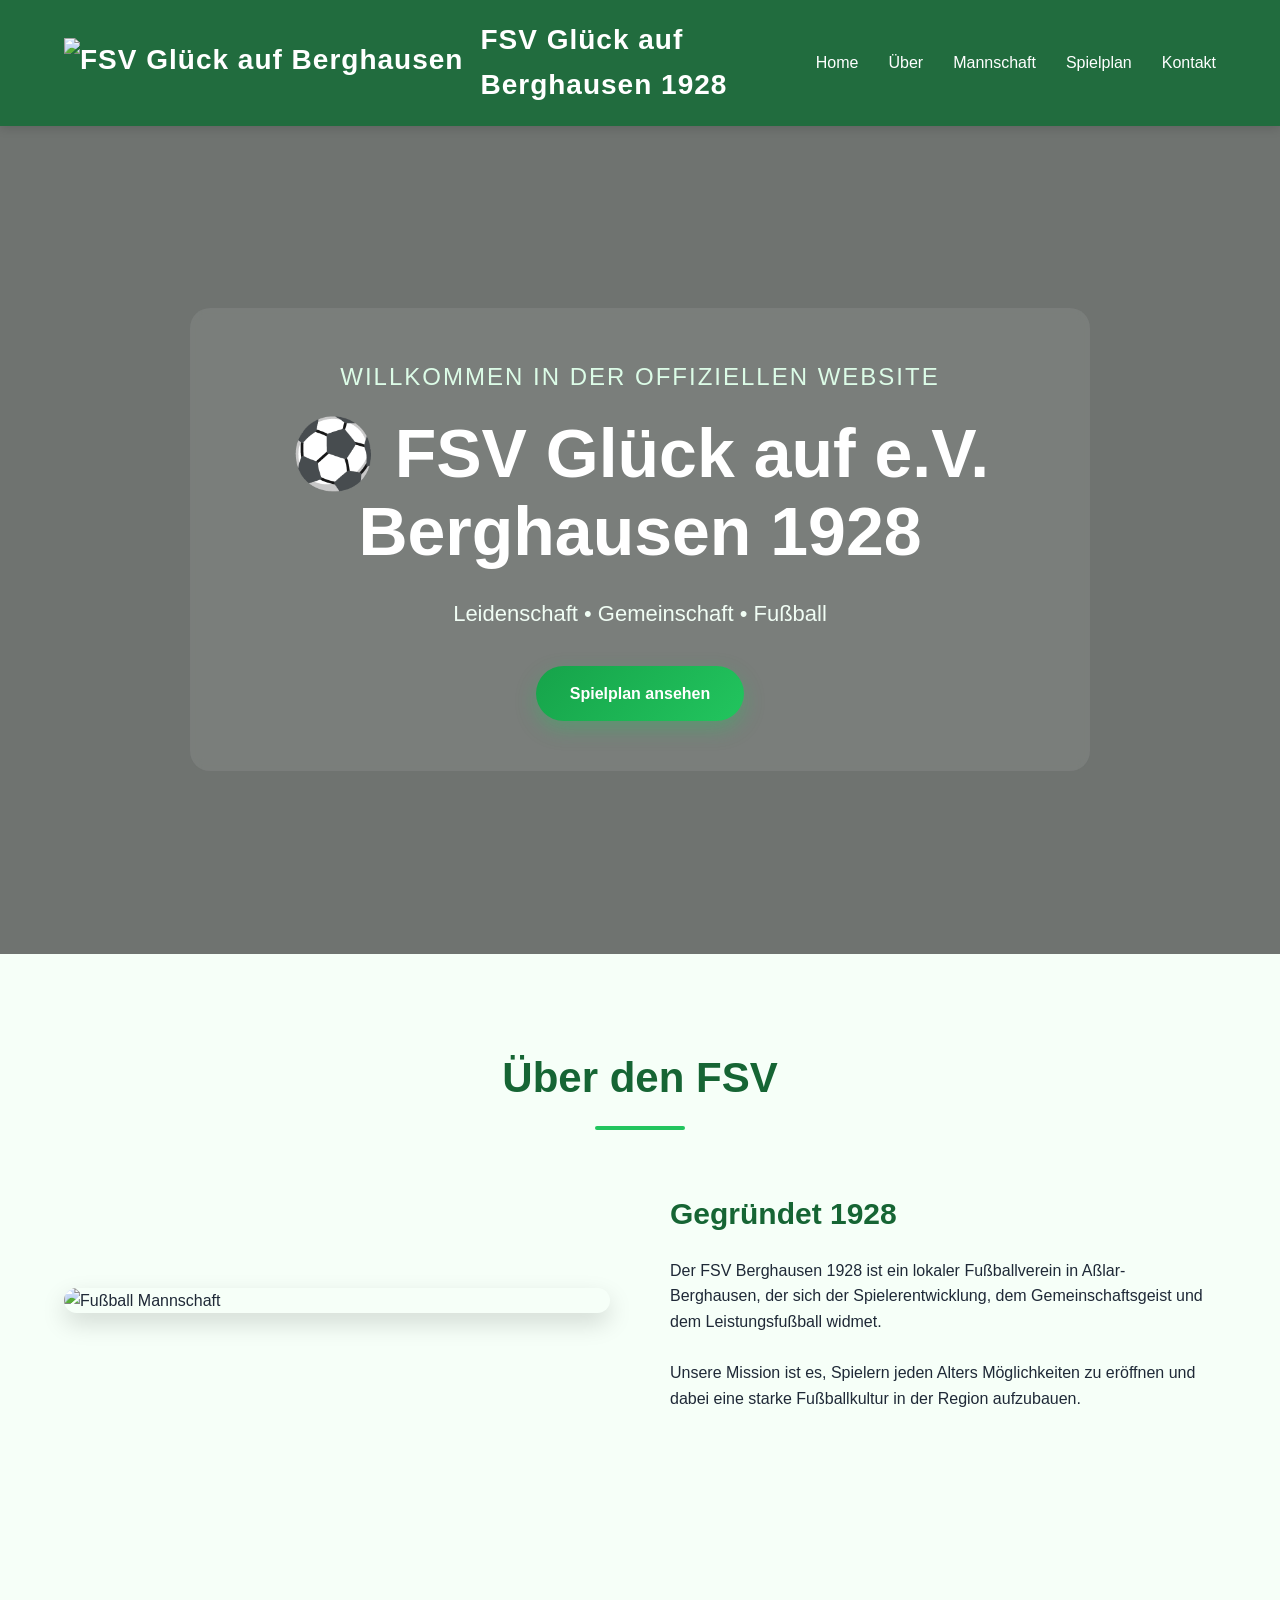
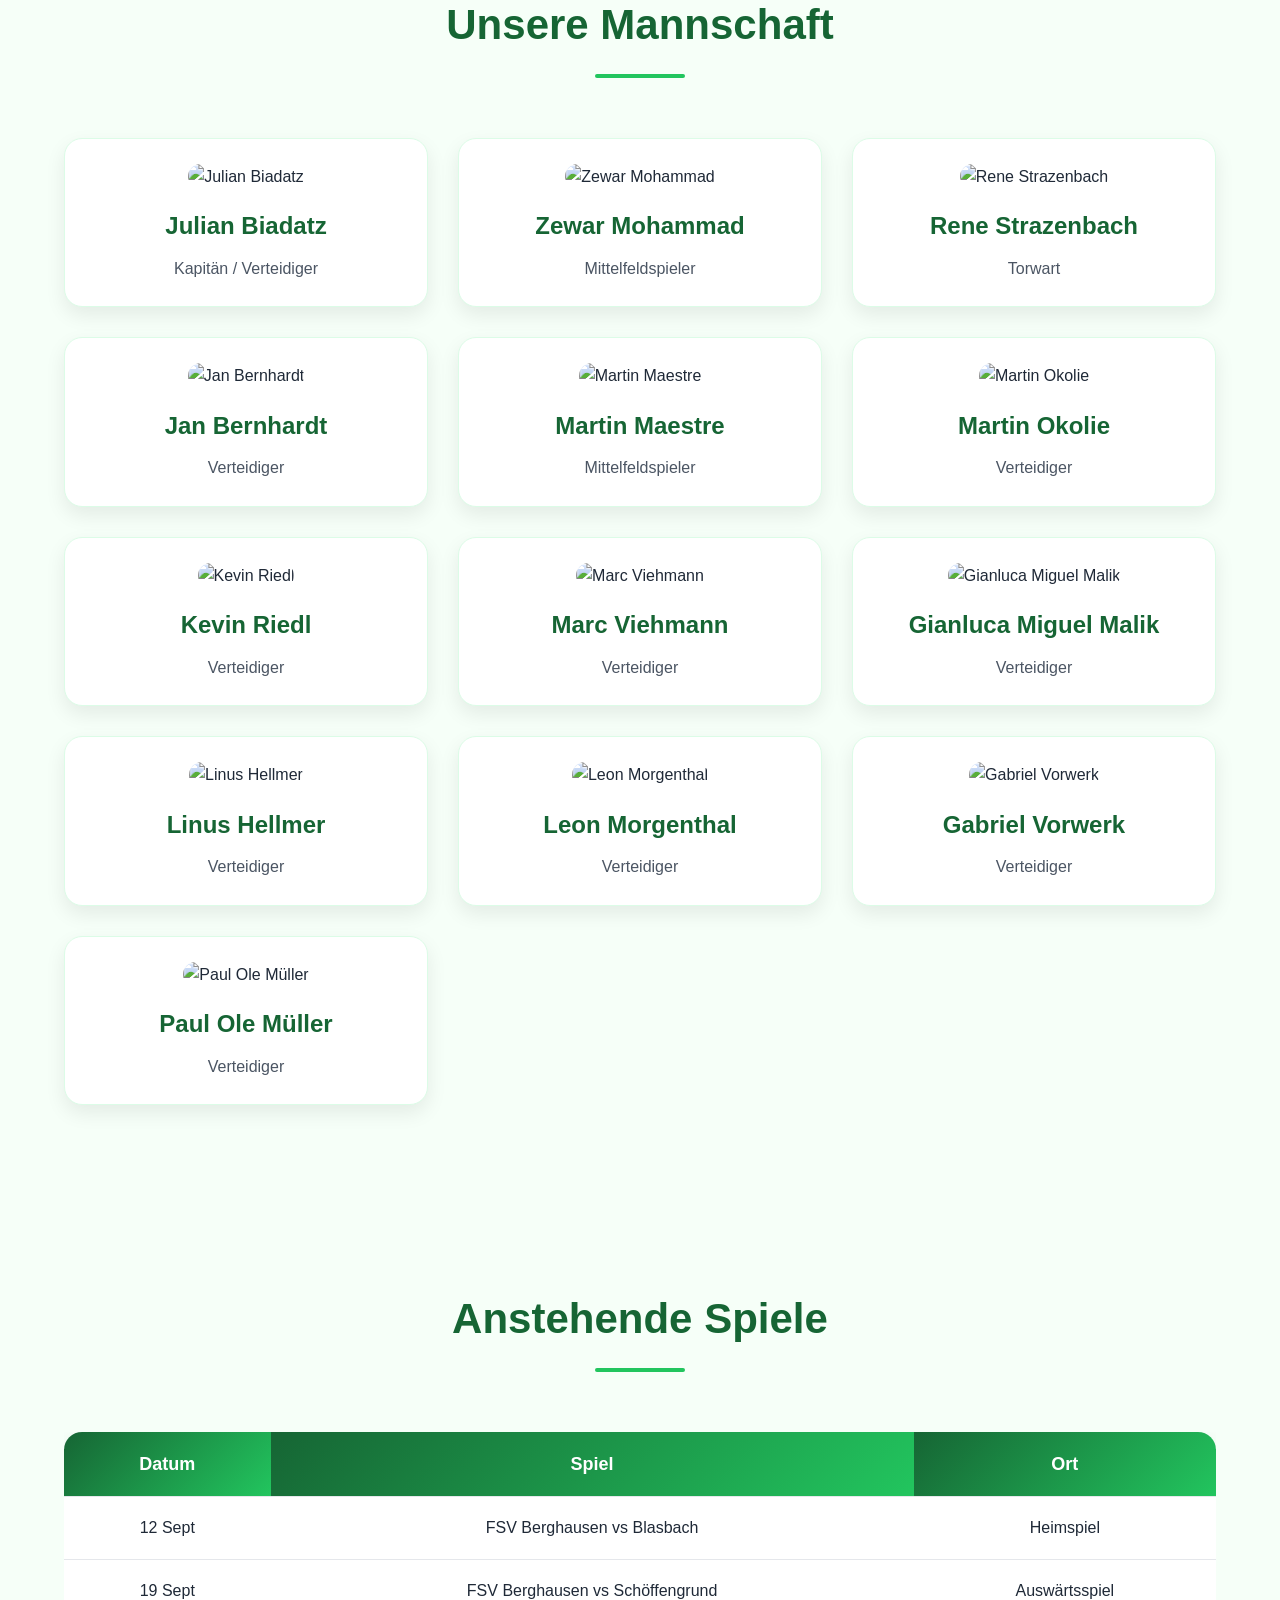
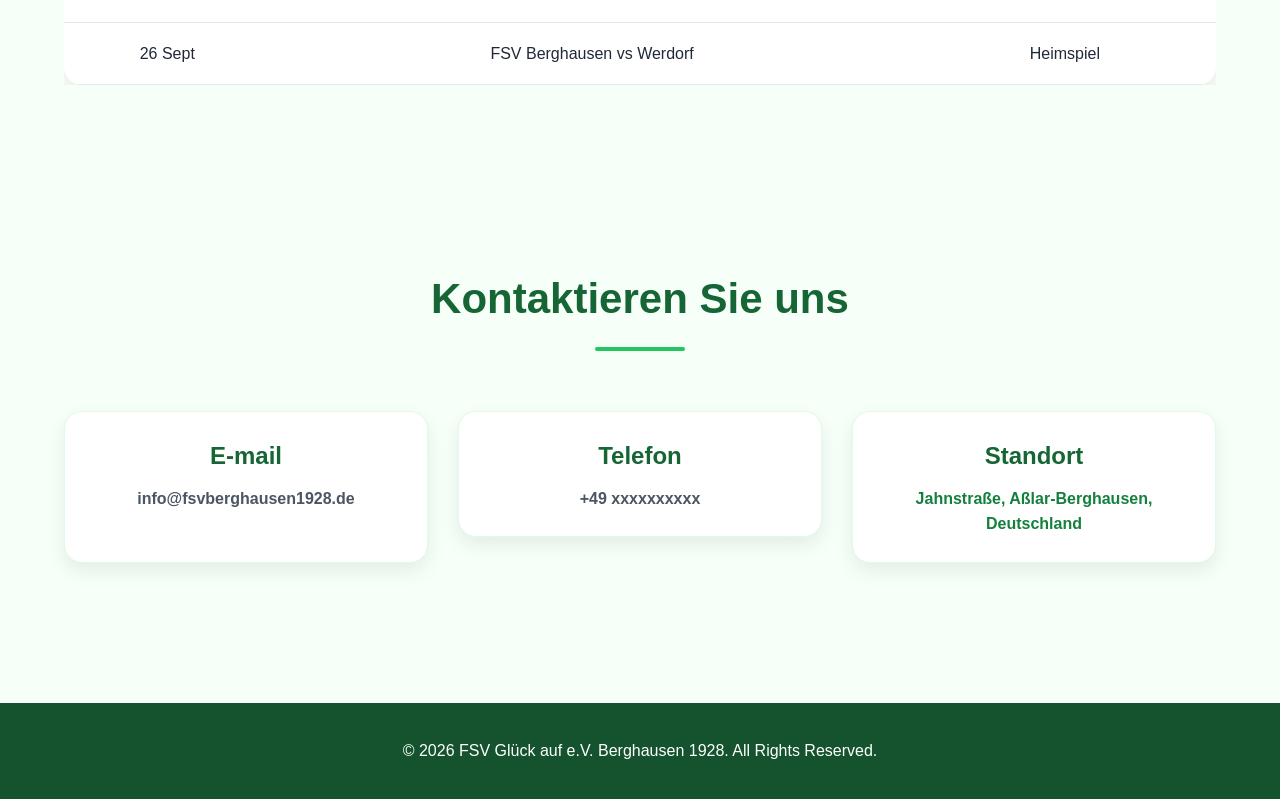
==== commit e2cc4524: "adding testing logo" ====
--- a/index.html
+++ b/index.html
@@ -14,7 +14,10 @@
   <!-- HEADER -->
   <header>
     <nav class="navbar">
-      <div class="logo">⚽ FSV Glück auf Berghausen 1928</div>
+      <div class="logo">
+        <img src="images/testing-logo.png" alt="FSV Glück auf Berghausen 1928 Logo">
+        <span>FSV Glück auf Berghausen 1928</span>
+      </div>
 
       <ul class="nav-links" id="navLinks">
         <li><a href="#home">Home</a></li>
--- a/css/style.css
+++ b/css/style.css
@@ -69,6 +69,18 @@
   font-size: 28px;
   font-weight: bold;
   letter-spacing: 1px;
+}
+
+.logo {
+  display: flex;
+  align-items: center;
+  gap: 10px;
+  font-weight: bold;
+}
+
+.logo img {
+  height: 50px;
+  width: auto;
 }
 
 .nav-links {
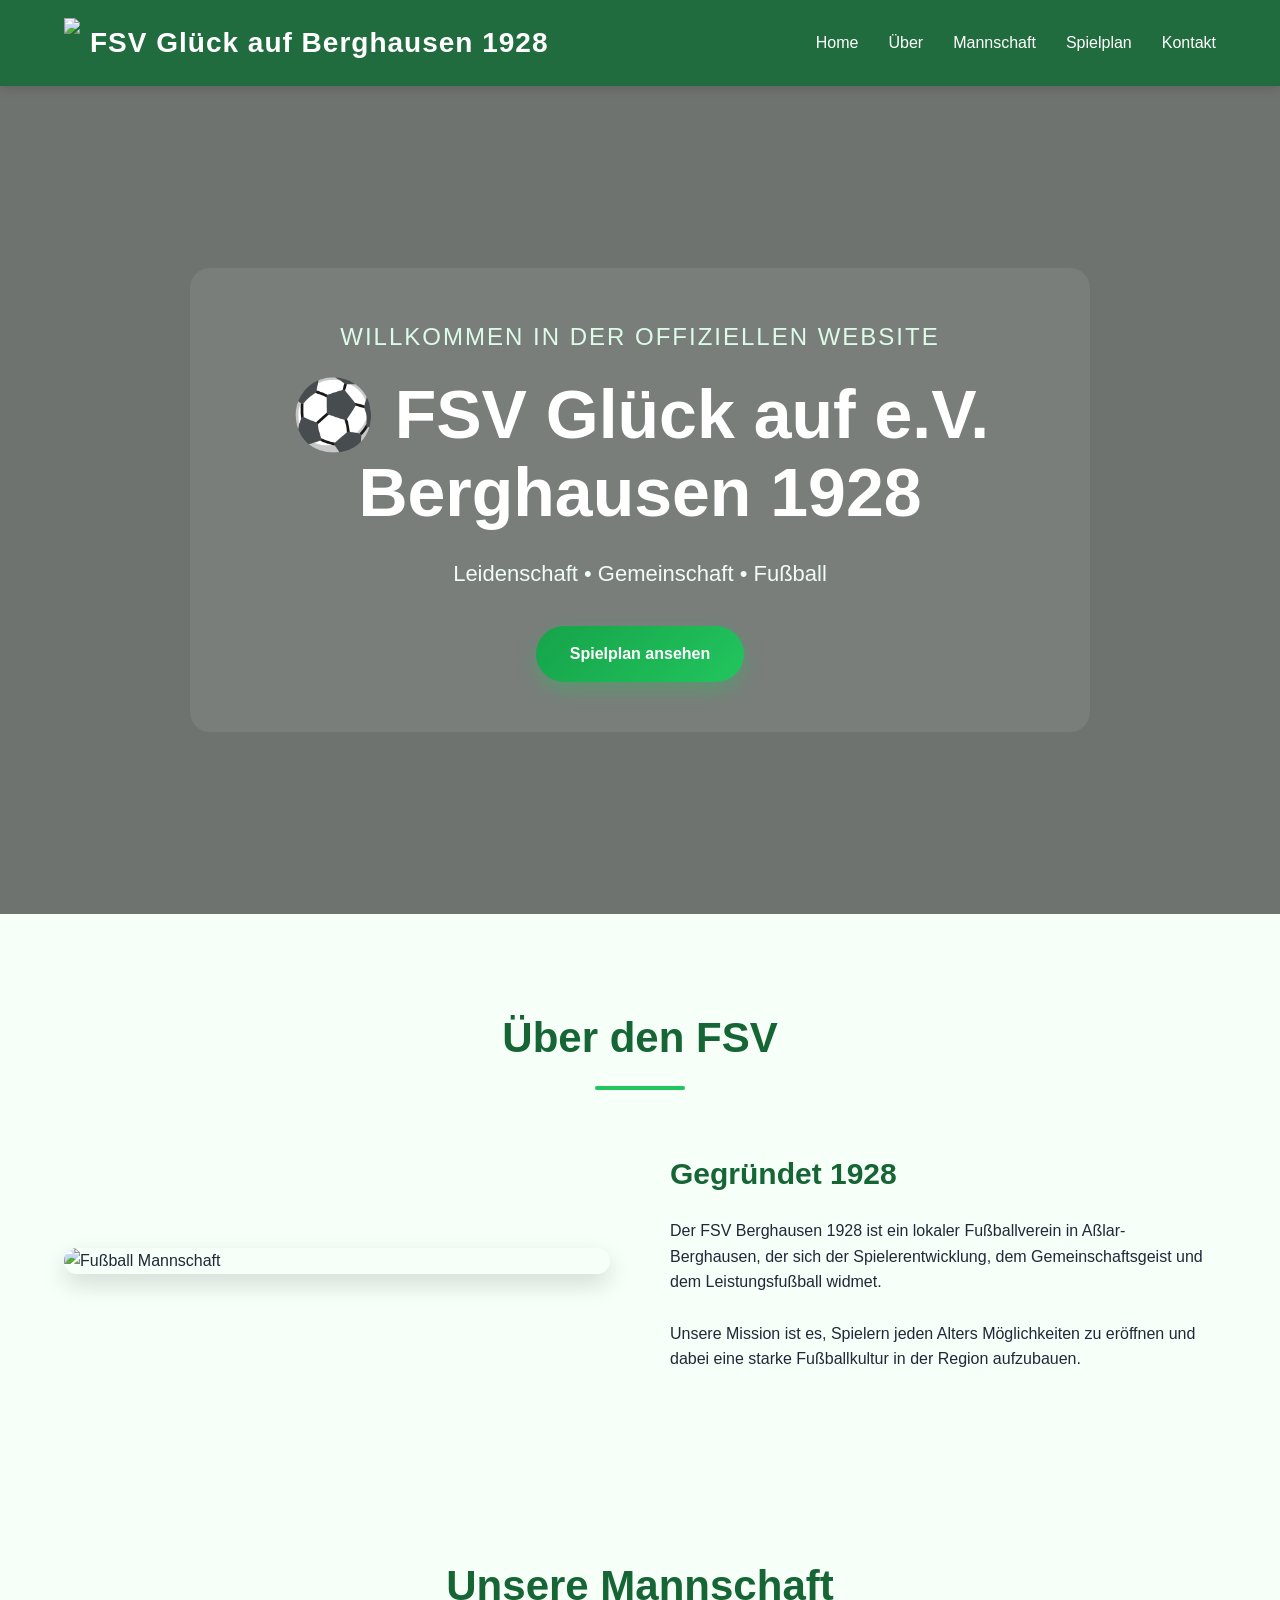
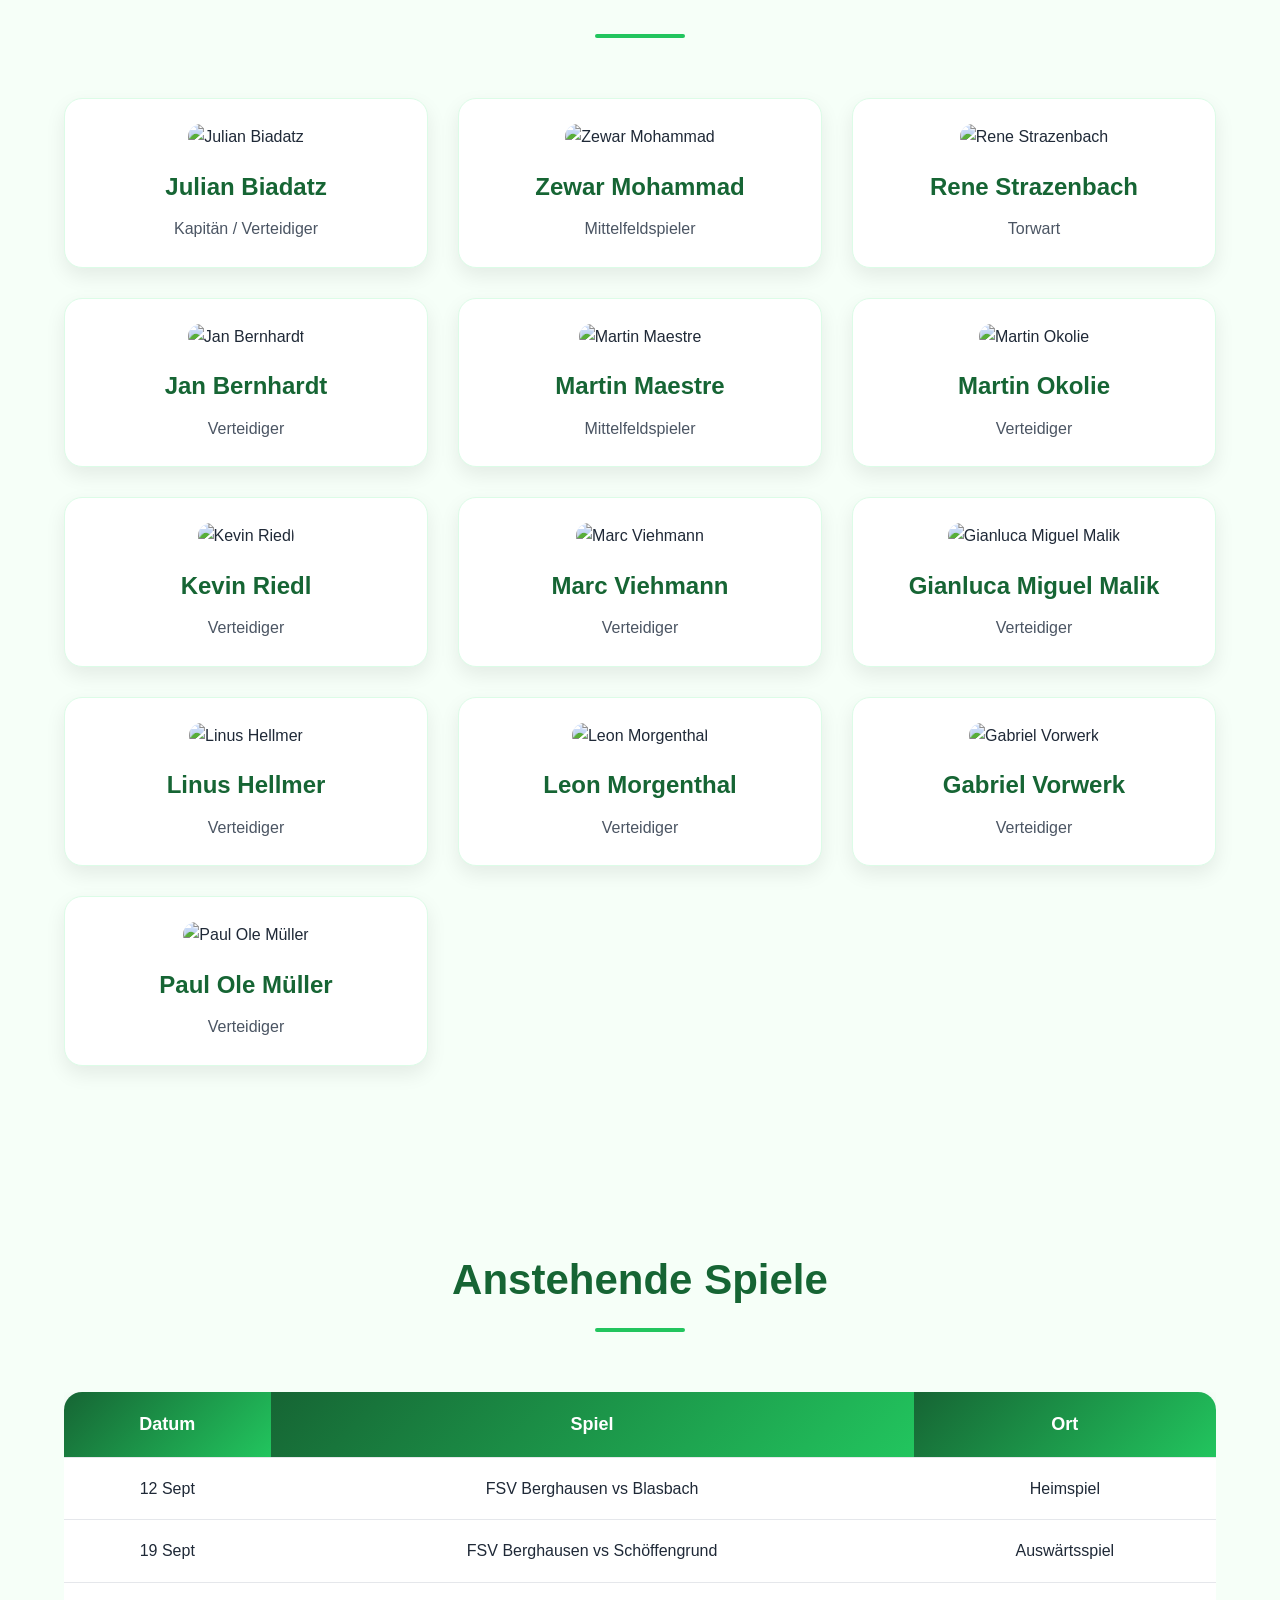
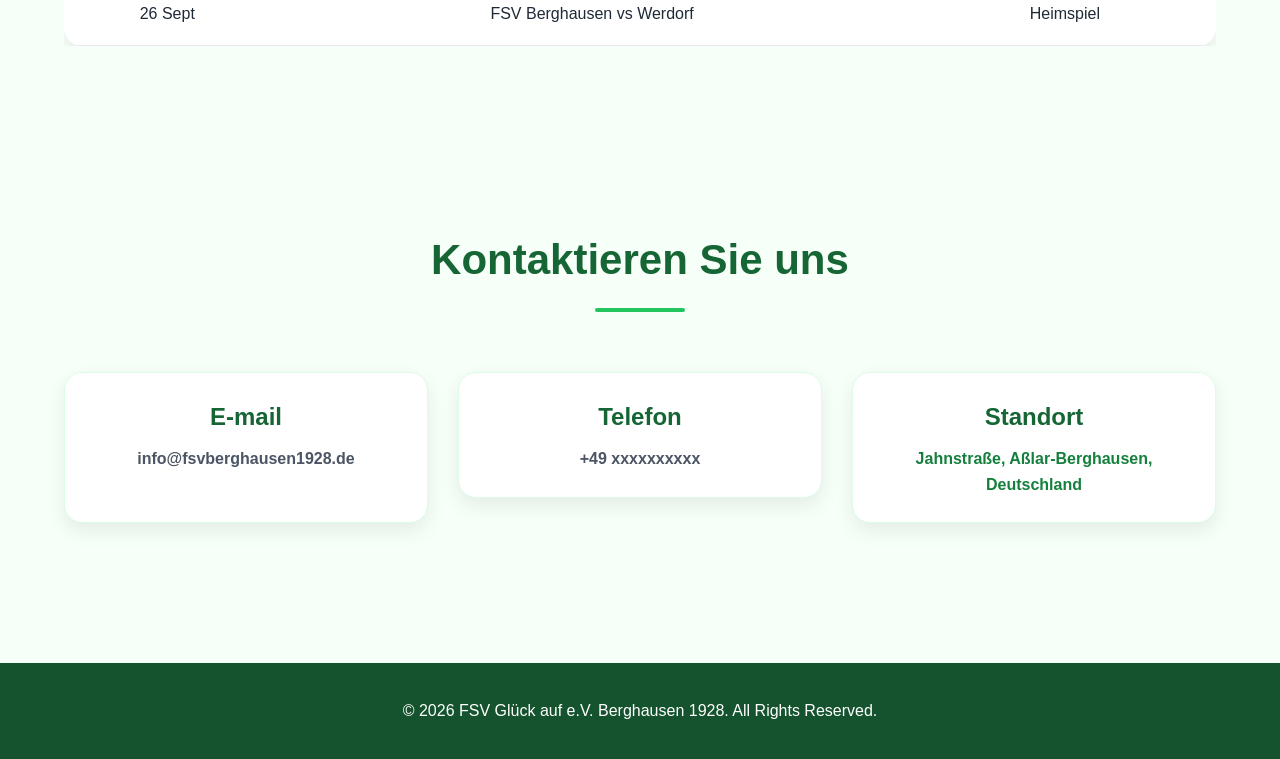
==== commit e69e2ce9: "adding testing logo" ====
--- a/index.html
+++ b/index.html
@@ -15,7 +15,7 @@
   <header>
     <nav class="navbar">
       <div class="logo">
-        <img src="images/testing-logo.png" alt="FSV Glück auf Berghausen 1928 Logo">
+        <img src="images/testing-logo.png">
         <span>FSV Glück auf Berghausen 1928</span>
       </div>
 
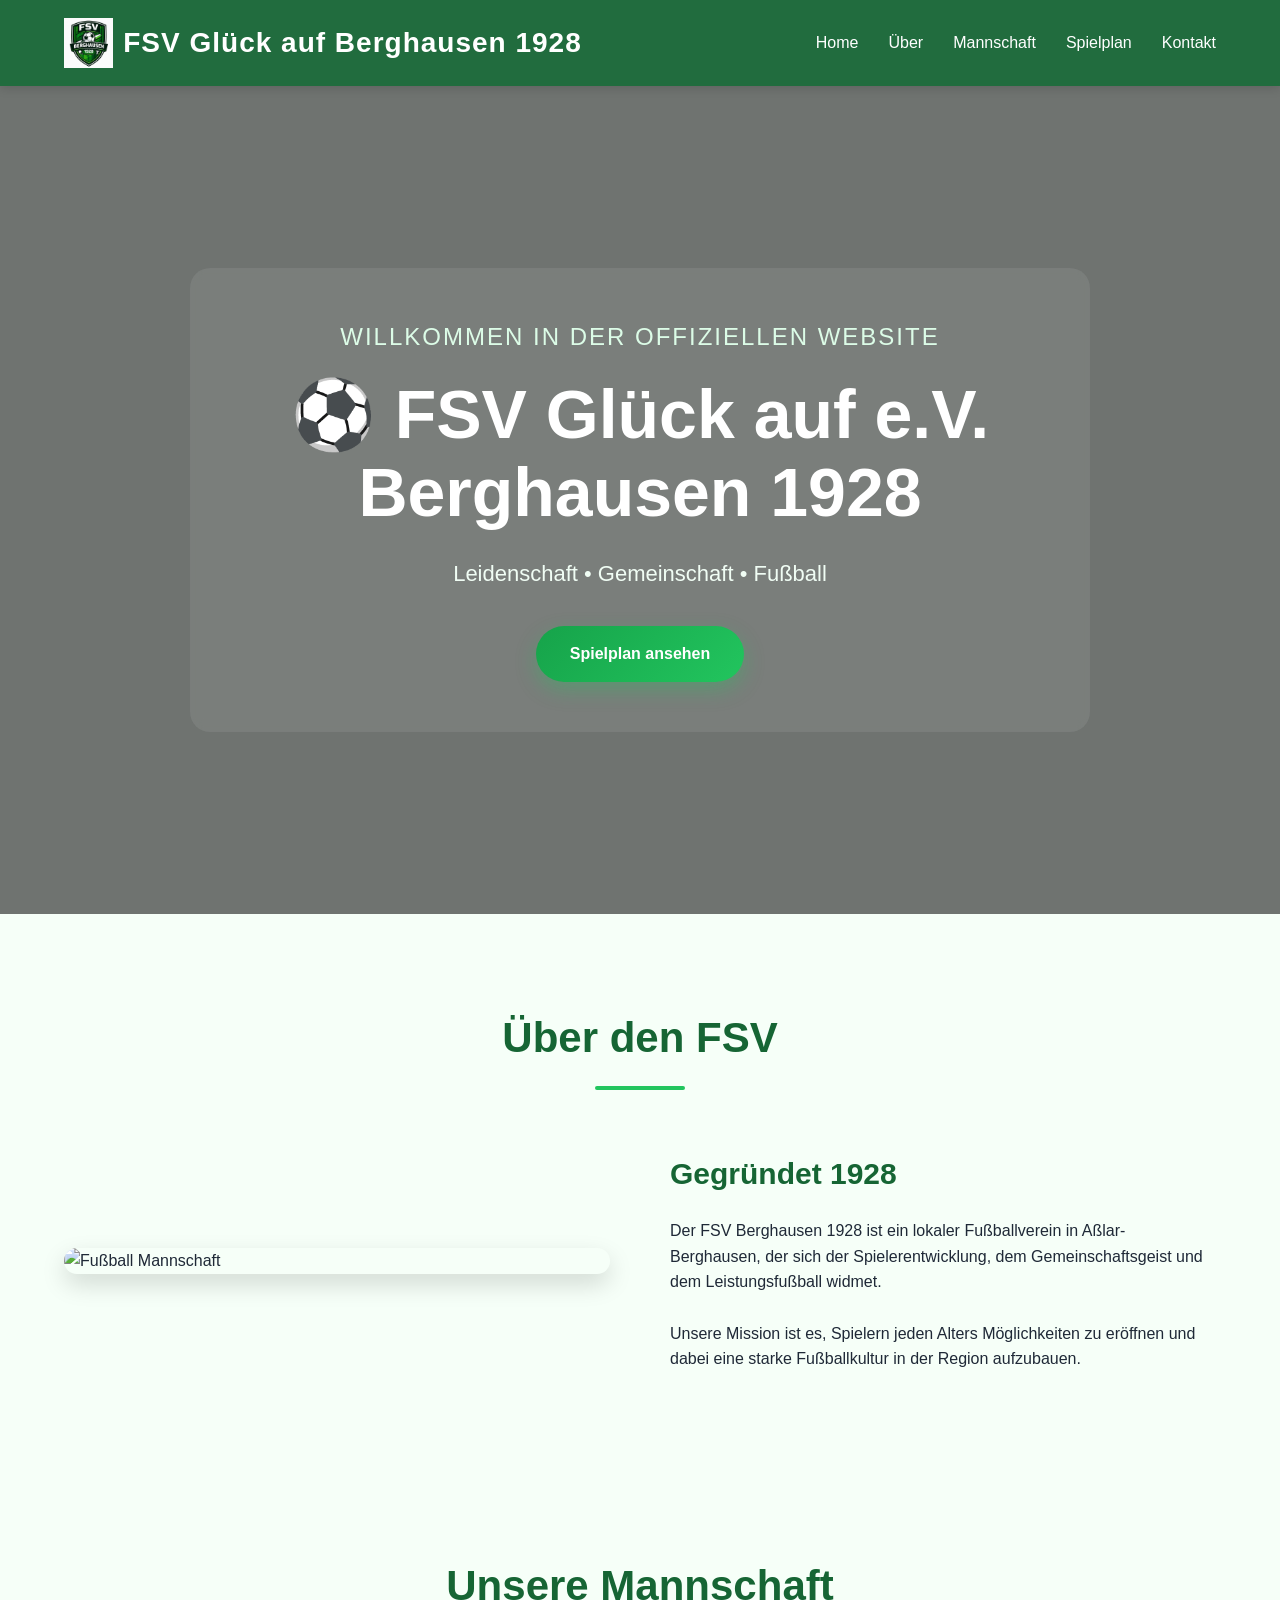
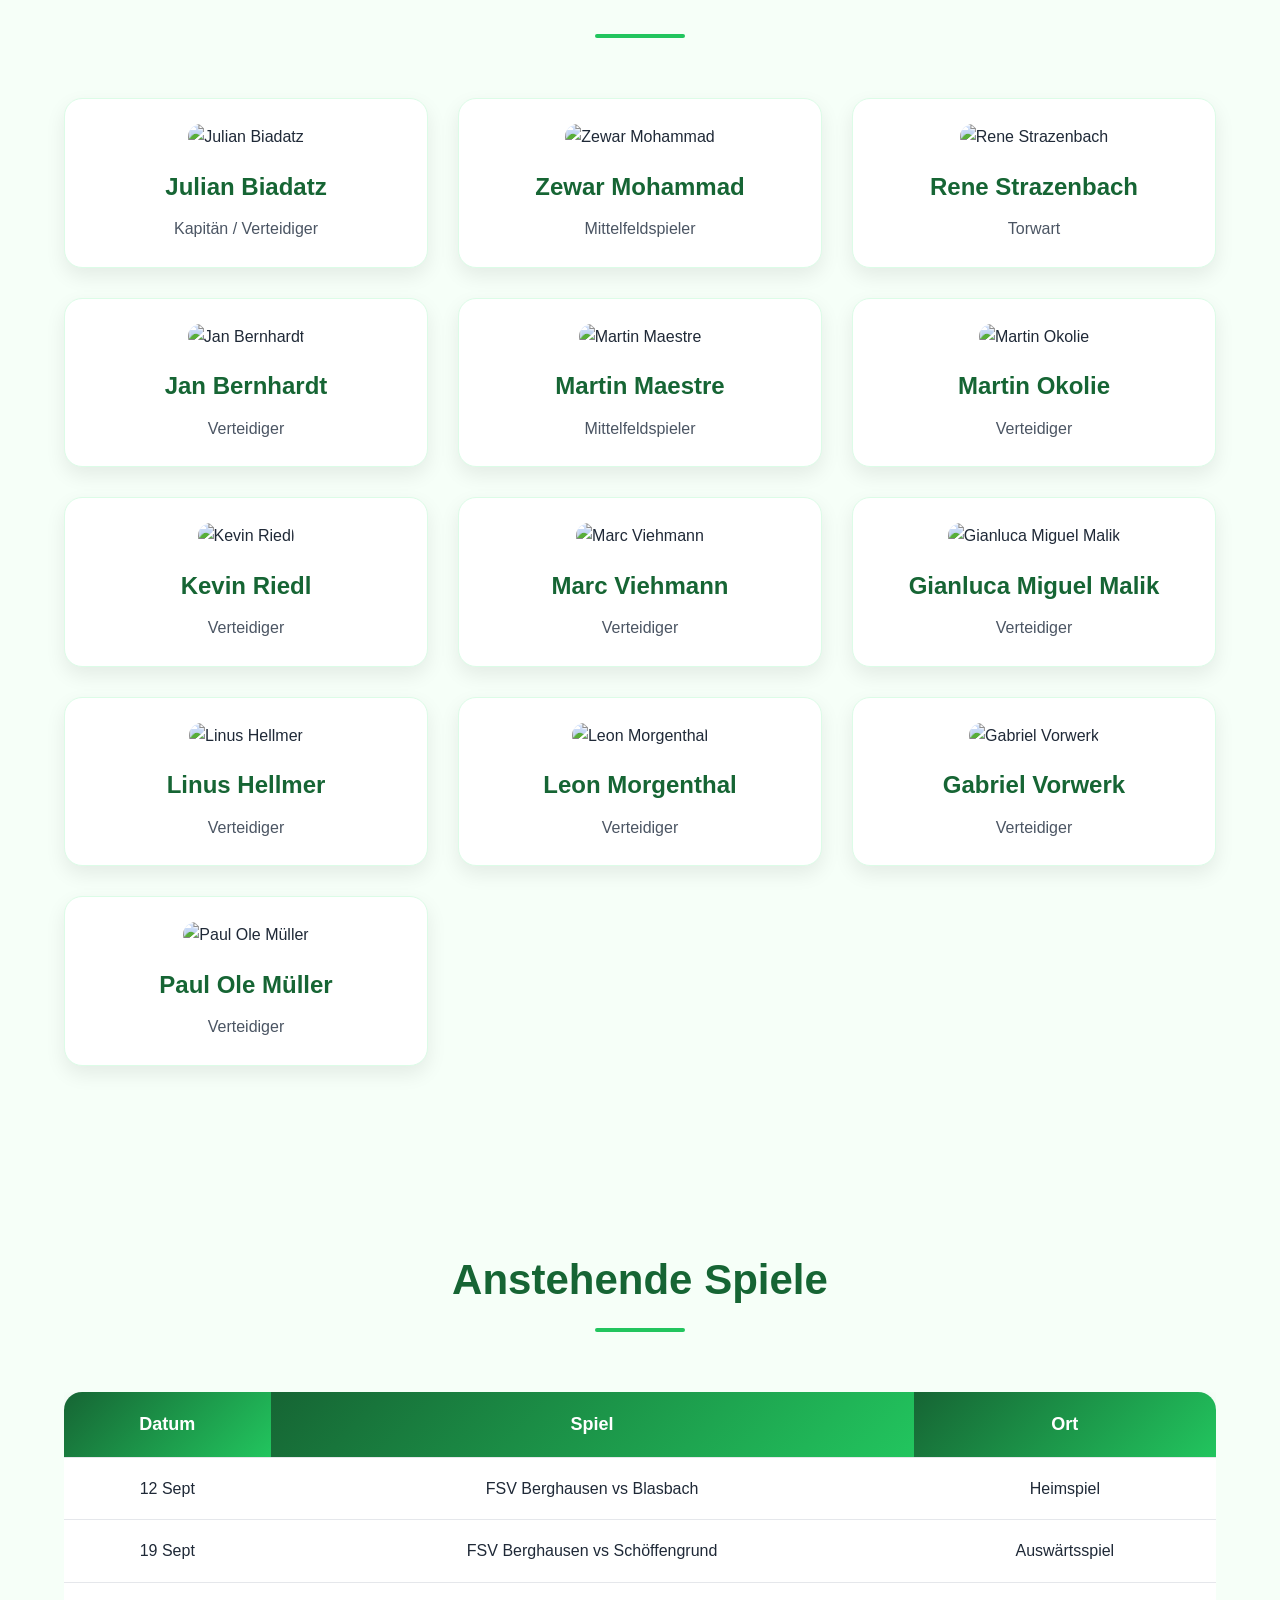
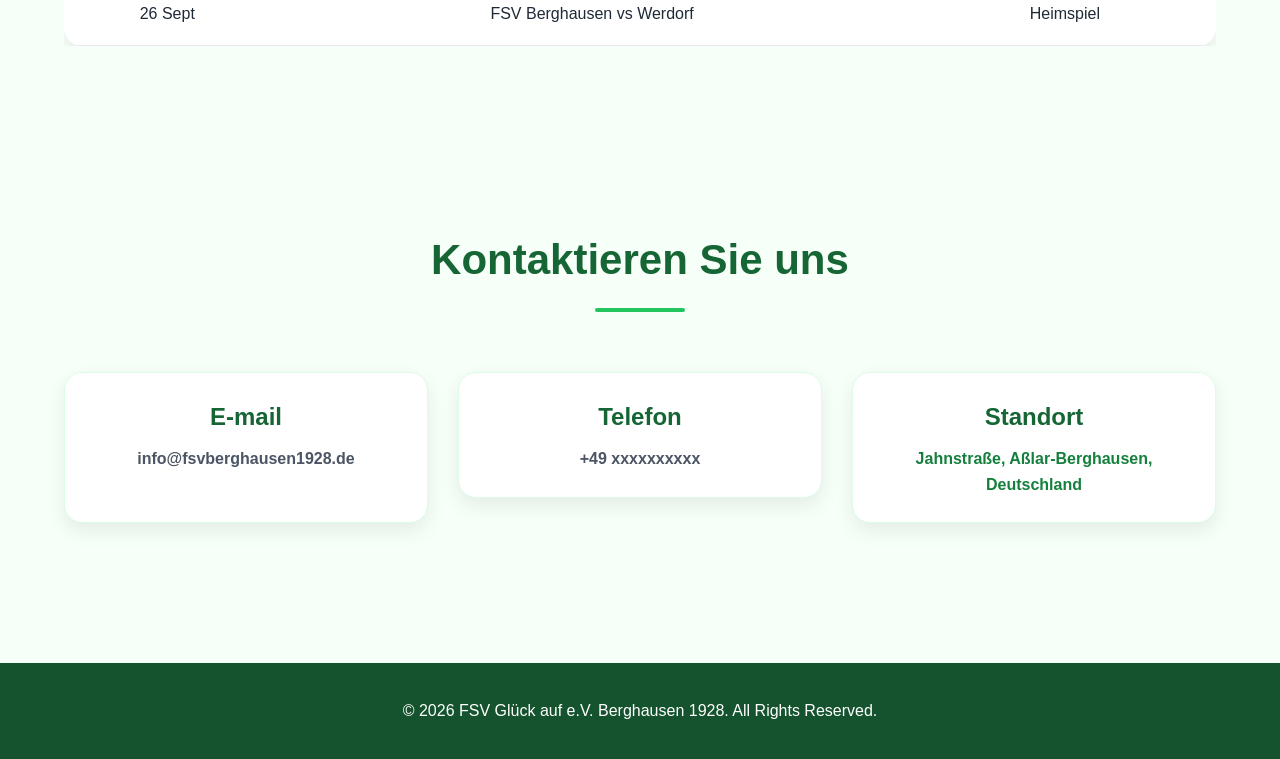
==== commit a4f068ab: "adding testing logo" ====
--- a/index.html
+++ b/index.html
@@ -15,7 +15,7 @@
   <header>
     <nav class="navbar">
       <div class="logo">
-        <img src="images/testing-logo.png">
+        <img src="images/testing-logo.jpeg">
         <span>FSV Glück auf Berghausen 1928</span>
       </div>
 
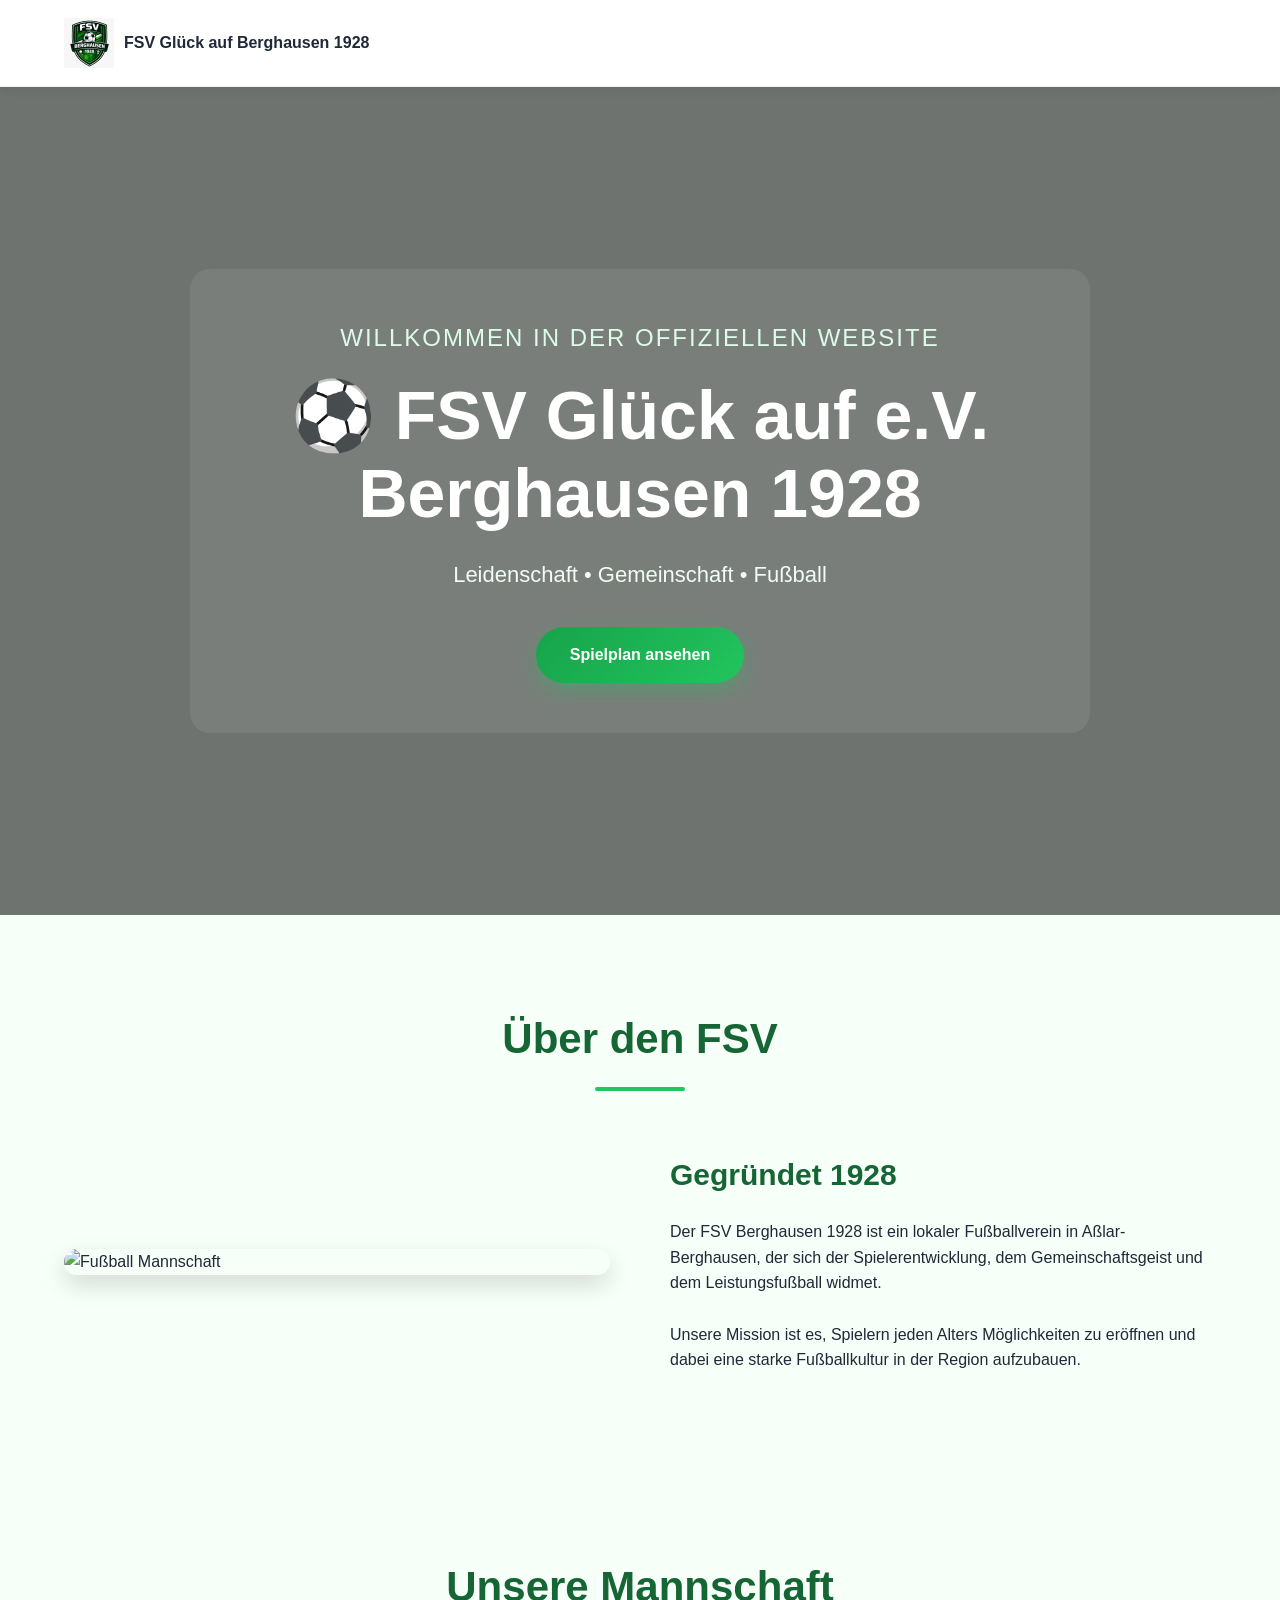
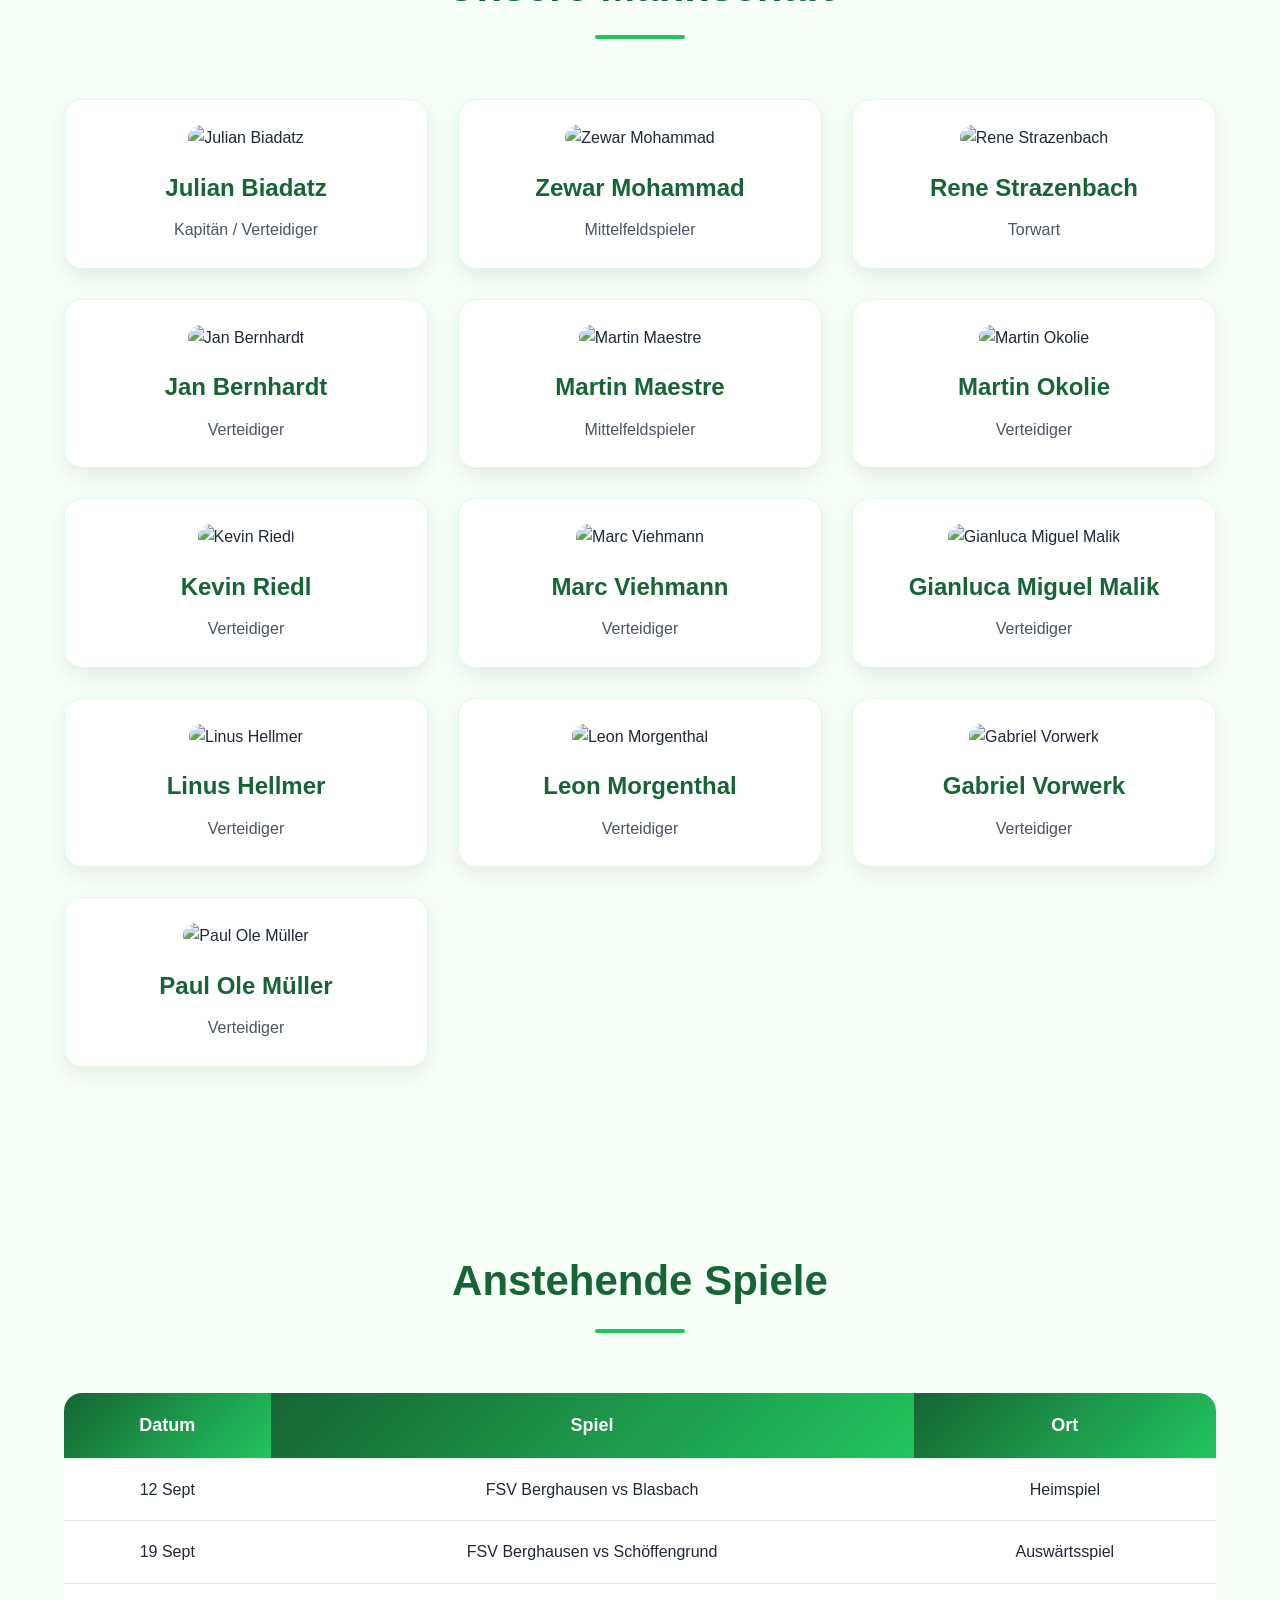
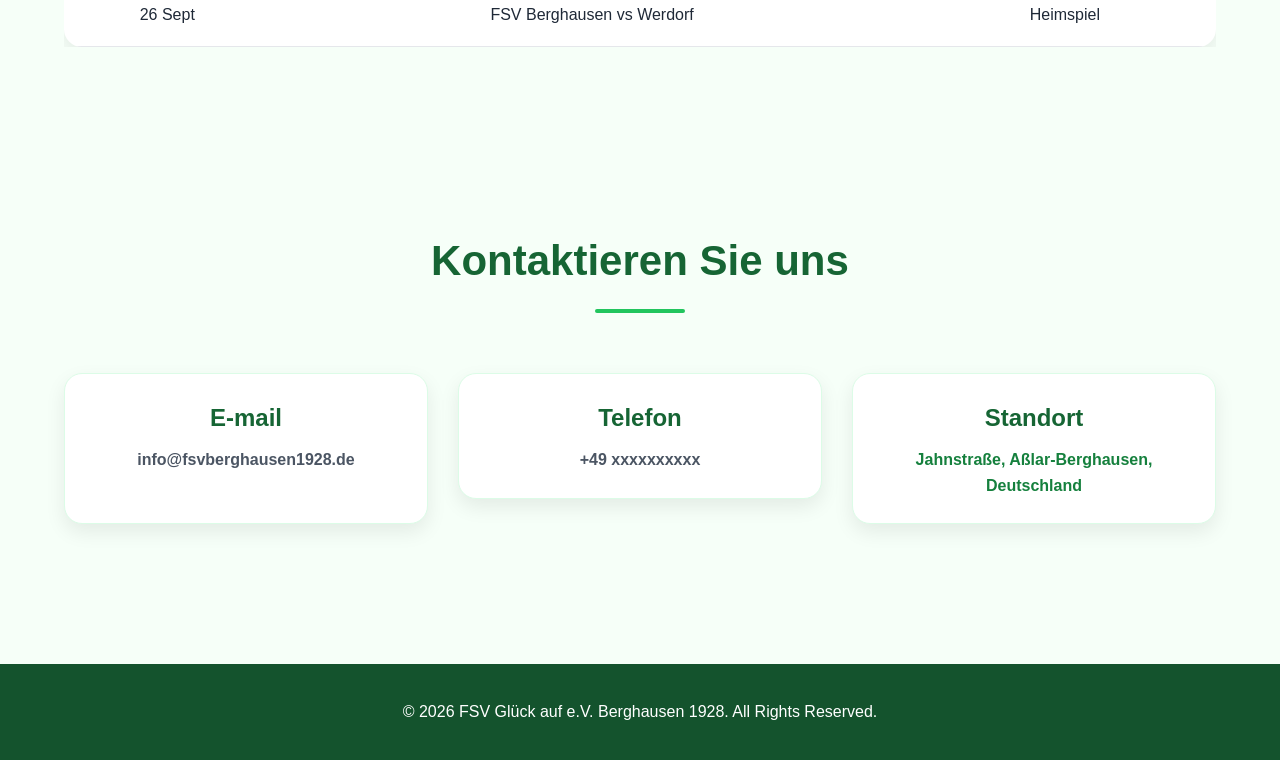
==== commit 098cec9f: "font change, transparent logo" ====
--- a/index.html
+++ b/index.html
@@ -15,7 +15,7 @@
   <header>
     <nav class="navbar">
       <div class="logo">
-        <img src="images/testing-logo.jpeg">
+        <img src="images/trans-logo.jpeg">
         <span>FSV Glück auf Berghausen 1928</span>
       </div>
 
--- a/css/style.css
+++ b/css/style.css
@@ -1,3 +1,5 @@
+@import url('https://fonts.googleapis.com/css2?family=Inter:wght@400;500;600;700&family=Playfair+Display:wght@600;700&display=swap');
+
 * {
   margin: 0;
   padding: 0;
@@ -5,7 +7,7 @@
 }
 
 body {
-  font-family: Arial, Helvetica, sans-serif;
+  font-family:'Trebuchet MS', 'Lucida Sans Unicode', 'Lucida Grande', 'Lucida Sans', Arial, sans-serif;
   background: #f6fff8;
   color: #1f2937;
   line-height: 1.6;
@@ -44,12 +46,13 @@
 /* HEADER */
 
 header {
-  background: rgba(22, 101, 52, 0.95);
+  background: rgba(255, 255, 255, 0.95);
   backdrop-filter: blur(10px);
   position: sticky;
   top: 0;
   z-index: 1000;
-  box-shadow: 0 2px 10px rgba(0,0,0,0.15);
+  box-shadow: 0 2px 10px rgba(0,0,0,0.08);
+  border-bottom: 1px solid rgba(0,0,0,0.05);
 }
 
 .navbar {
@@ -64,11 +67,12 @@
   padding: 18px 0;
 }
 
-.logo {
-  color: white;
+.logo h1 {
+  font-family: 'Playfair Display', serif;
   font-size: 28px;
-  font-weight: bold;
-  letter-spacing: 1px;
+  font-weight: 700;
+  color: #166534;
+  letter-spacing: 0.5px;
 }
 
 .logo {
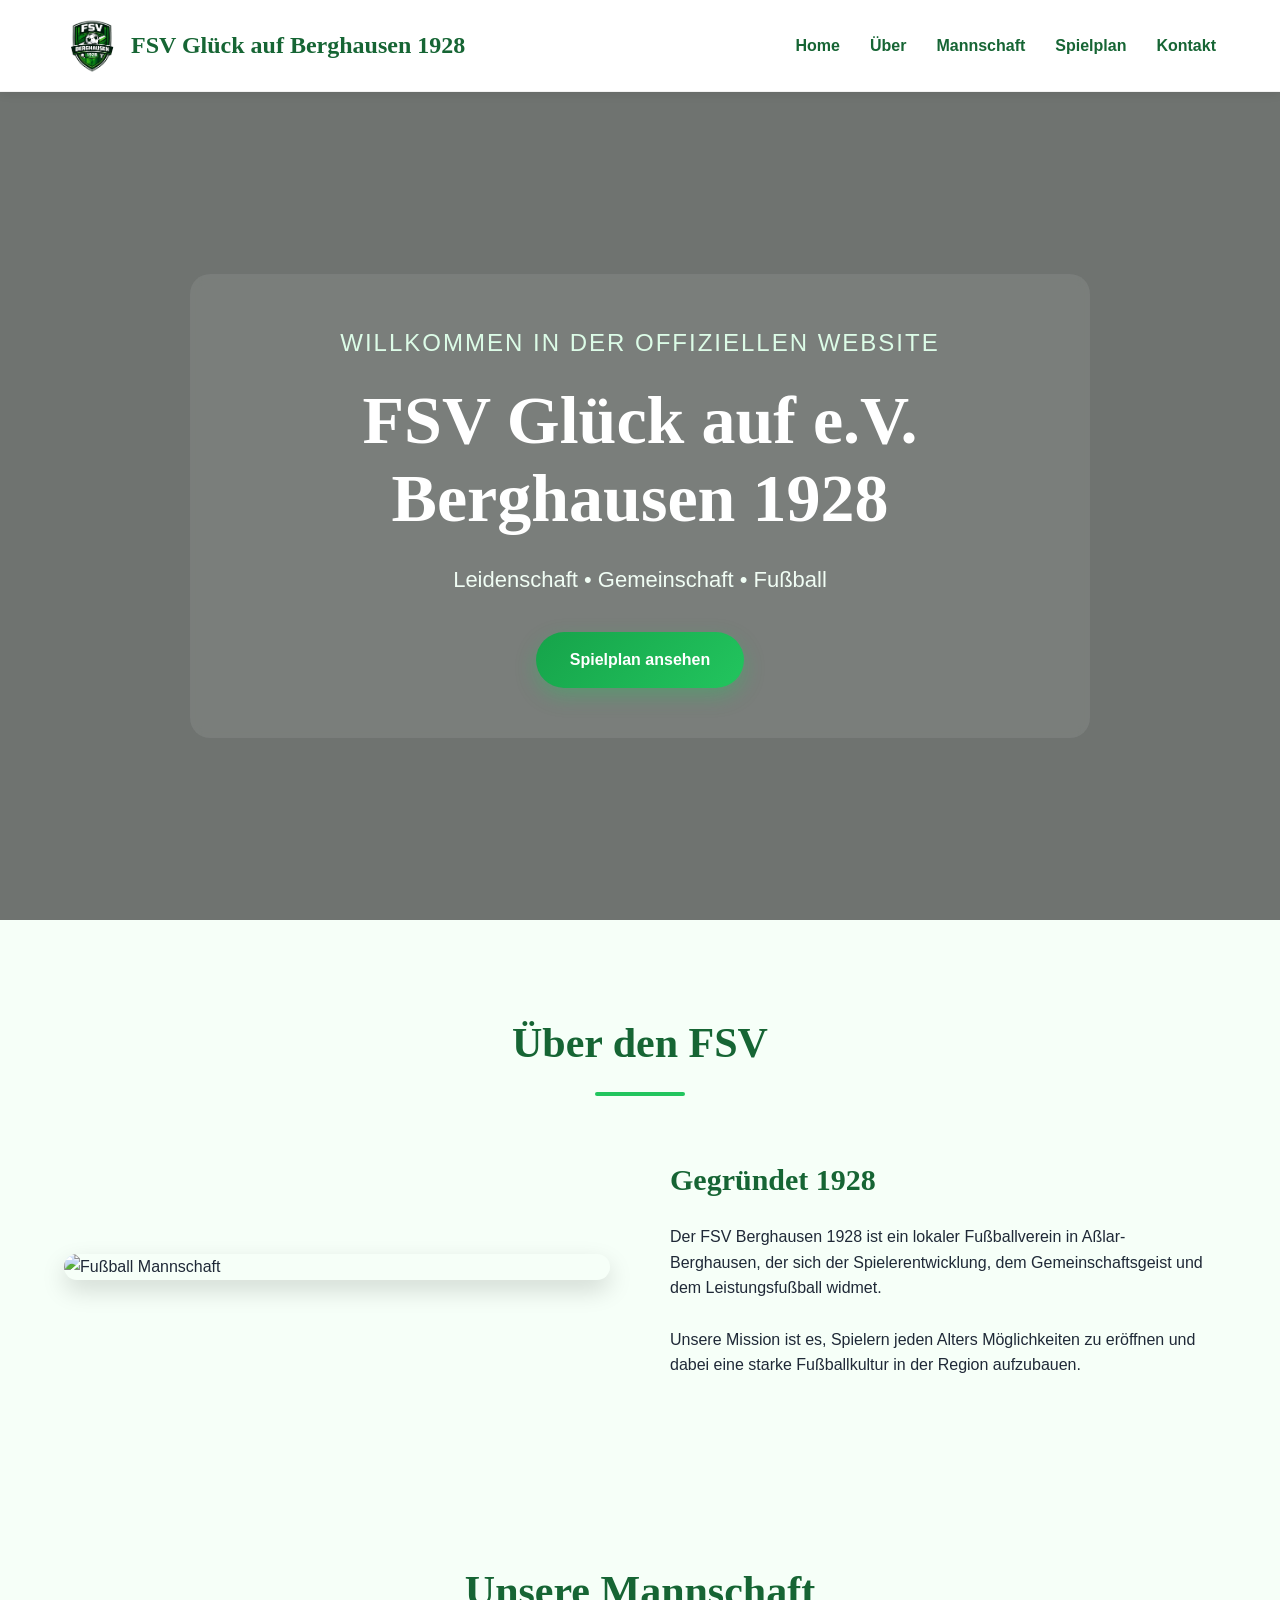
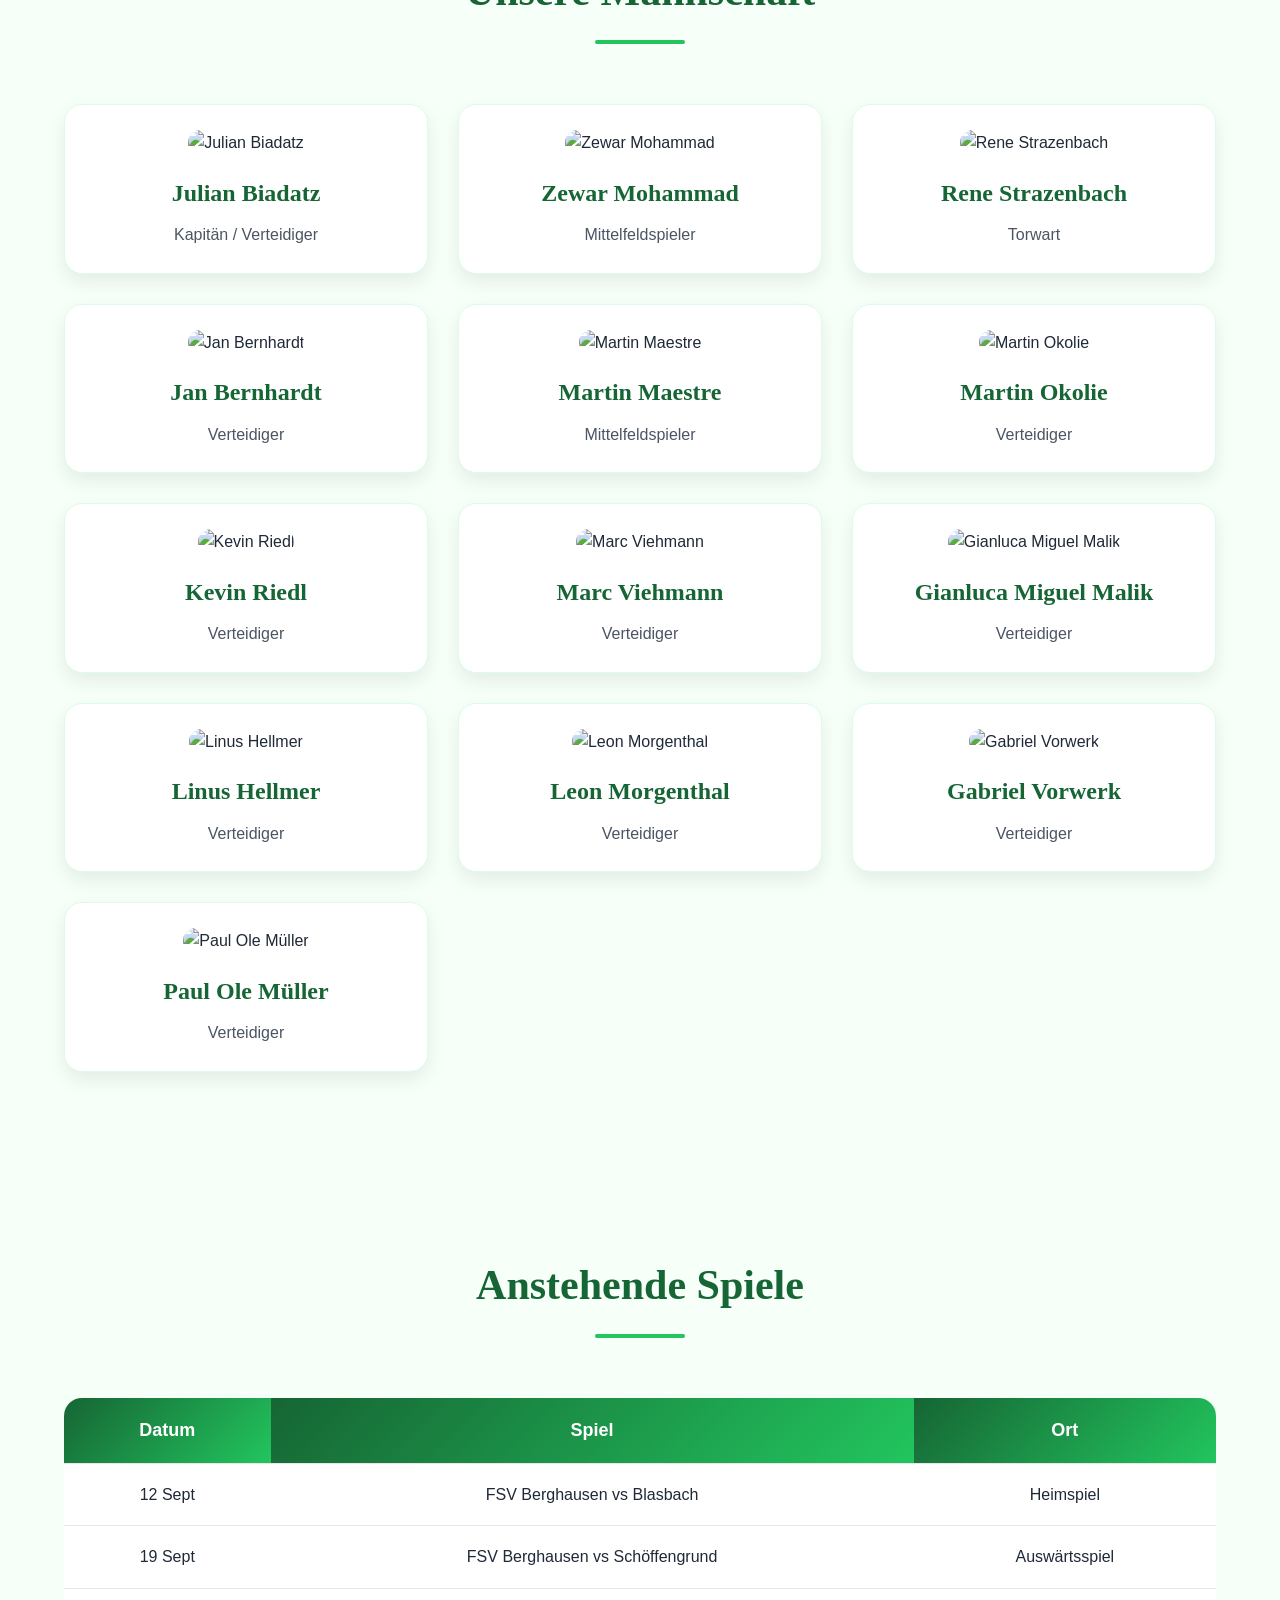
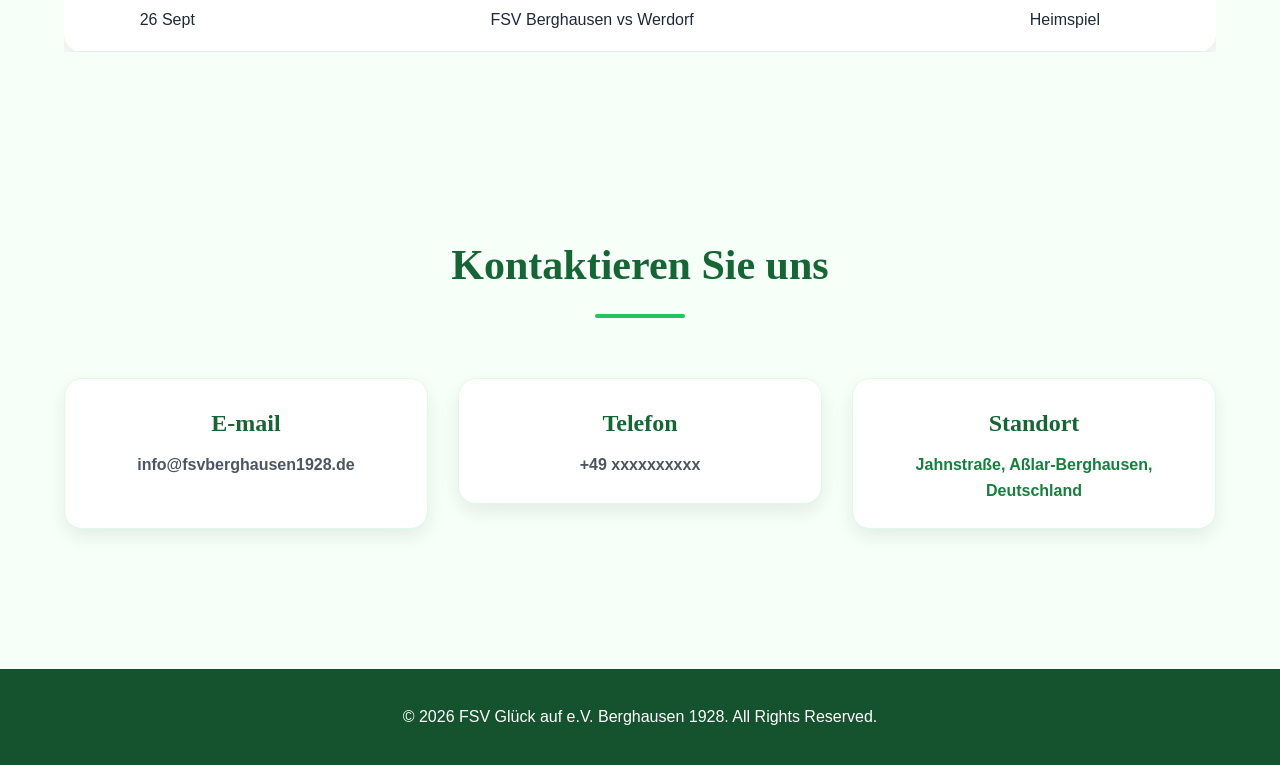
==== commit f0c5e0a5: "font change and transparent logo" ====
--- a/index.html
+++ b/index.html
@@ -15,7 +15,7 @@
   <header>
     <nav class="navbar">
       <div class="logo">
-        <img src="images/trans-logo.jpeg">
+        <img src="images/Transparent.png">
         <span>FSV Glück auf Berghausen 1928</span>
       </div>
 
@@ -42,7 +42,7 @@
       </h2>
   
       <h1>
-        ⚽ FSV Glück auf e.V. Berghausen 1928
+        FSV Glück auf e.V. Berghausen 1928
       </h1>
   
       <p>Leidenschaft • Gemeinschaft • Fußball</p>
--- a/css/style.css
+++ b/css/style.css
@@ -1,5 +1,3 @@
-@import url('https://fonts.googleapis.com/css2?family=Inter:wght@400;500;600;700&family=Playfair+Display:wght@600;700&display=swap');
-
 * {
   margin: 0;
   padding: 0;
@@ -7,7 +5,7 @@
 }
 
 body {
-  font-family:'Trebuchet MS', 'Lucida Sans Unicode', 'Lucida Grande', 'Lucida Sans', Arial, sans-serif;
+  font-family: 'Trebuchet MS', 'Lucida Sans Unicode', 'Lucida Grande', 'Lucida Sans', Arial, sans-serif;
   background: #f6fff8;
   color: #1f2937;
   line-height: 1.6;
@@ -31,6 +29,7 @@
   margin-bottom: 60px;
   color: #166534;
   position: relative;
+  font-family: 'Lucida Sans Unicode', serif;
 }
 
 .section-title::after {
@@ -67,25 +66,33 @@
   padding: 18px 0;
 }
 
-.logo h1 {
-  font-family: 'Playfair Display', serif;
-  font-size: 28px;
-  font-weight: 700;
-  color: #166534;
-  letter-spacing: 0.5px;
-}
-
 .logo {
   display: flex;
   align-items: center;
-  gap: 10px;
-  font-weight: bold;
+  gap: 12px;
 }
 
 .logo img {
-  height: 50px;
+  height: 55px;
   width: auto;
 }
+
+.logo h1 {
+  font-family: 'Lucida Sans Unicode', serif;
+  font-size: 24px;
+  font-weight: 700;
+  color: #166534;
+  letter-spacing: 0.5px;
+}
+
+.logo span {
+  color: #166534;
+  font-size: 24px;
+  font-family:  'Lucida Sans Unicode';
+  font-weight: 700;
+}
+
+/* NAVIGATION */
 
 .nav-links {
   display: flex;
@@ -95,8 +102,8 @@
 
 .nav-links a {
   text-decoration: none;
-  color: white;
-  font-weight: 500;
+  color: #166534;
+  font-weight: 600;
   transition: 0.3s;
   position: relative;
 }
@@ -105,20 +112,24 @@
   content: "";
   width: 0%;
   height: 2px;
-  background: white;
+  background: #22c55e;
   position: absolute;
   bottom: -5px;
   left: 0;
   transition: 0.3s;
 }
 
+.nav-links a:hover {
+  color: #22c55e;
+}
+
 .nav-links a:hover::after {
   width: 100%;
 }
 
 .menu-toggle {
   display: none;
-  color: white;
+  color: #166534;
   font-size: 30px;
   cursor: pointer;
 }
@@ -163,6 +174,7 @@
   margin-bottom: 25px;
   line-height: 1.15;
   font-weight: 800;
+  font-family: 'Lucida Sans Unicode', serif;
 }
 
 .hero-content p {
@@ -207,6 +219,7 @@
   color: #166534;
   margin-bottom: 20px;
   font-size: 30px;
+  font-family: 'Lucida Sans Unicode', serif;
 }
 
 /* TEAM CARDS */
@@ -244,6 +257,7 @@
   margin-bottom: 10px;
   color: #166534;
   font-size: 24px;
+  font-family: 'Lucida Sans Unicode', serif;
 }
 
 .card p {
@@ -265,7 +279,8 @@
   box-shadow: 0 8px 20px rgba(0,0,0,0.08);
 }
 
-th, td {
+th,
+td {
   padding: 18px;
   text-align: center;
   border-bottom: 1px solid #e5e7eb;
@@ -318,6 +333,10 @@
   .hero-content h1 {
     font-size: 52px;
   }
+
+  .logo h1 {
+    font-size: 24px;
+  }
 }
 
 /* MOBILE */
@@ -334,7 +353,7 @@
     left: 0;
 
     width: 100%;
-    background: #166534;
+    background: white;
 
     flex-direction: column;
     text-align: center;
@@ -342,6 +361,8 @@
     padding: 25px 0;
 
     display: none;
+
+    box-shadow: 0 10px 25px rgba(0,0,0,0.08);
   }
 
   .nav-links.active {
@@ -371,4 +392,8 @@
   .section-title {
     font-size: 34px;
   }
+
+  .logo h1 {
+    font-size: 20px;
+  }
 }
